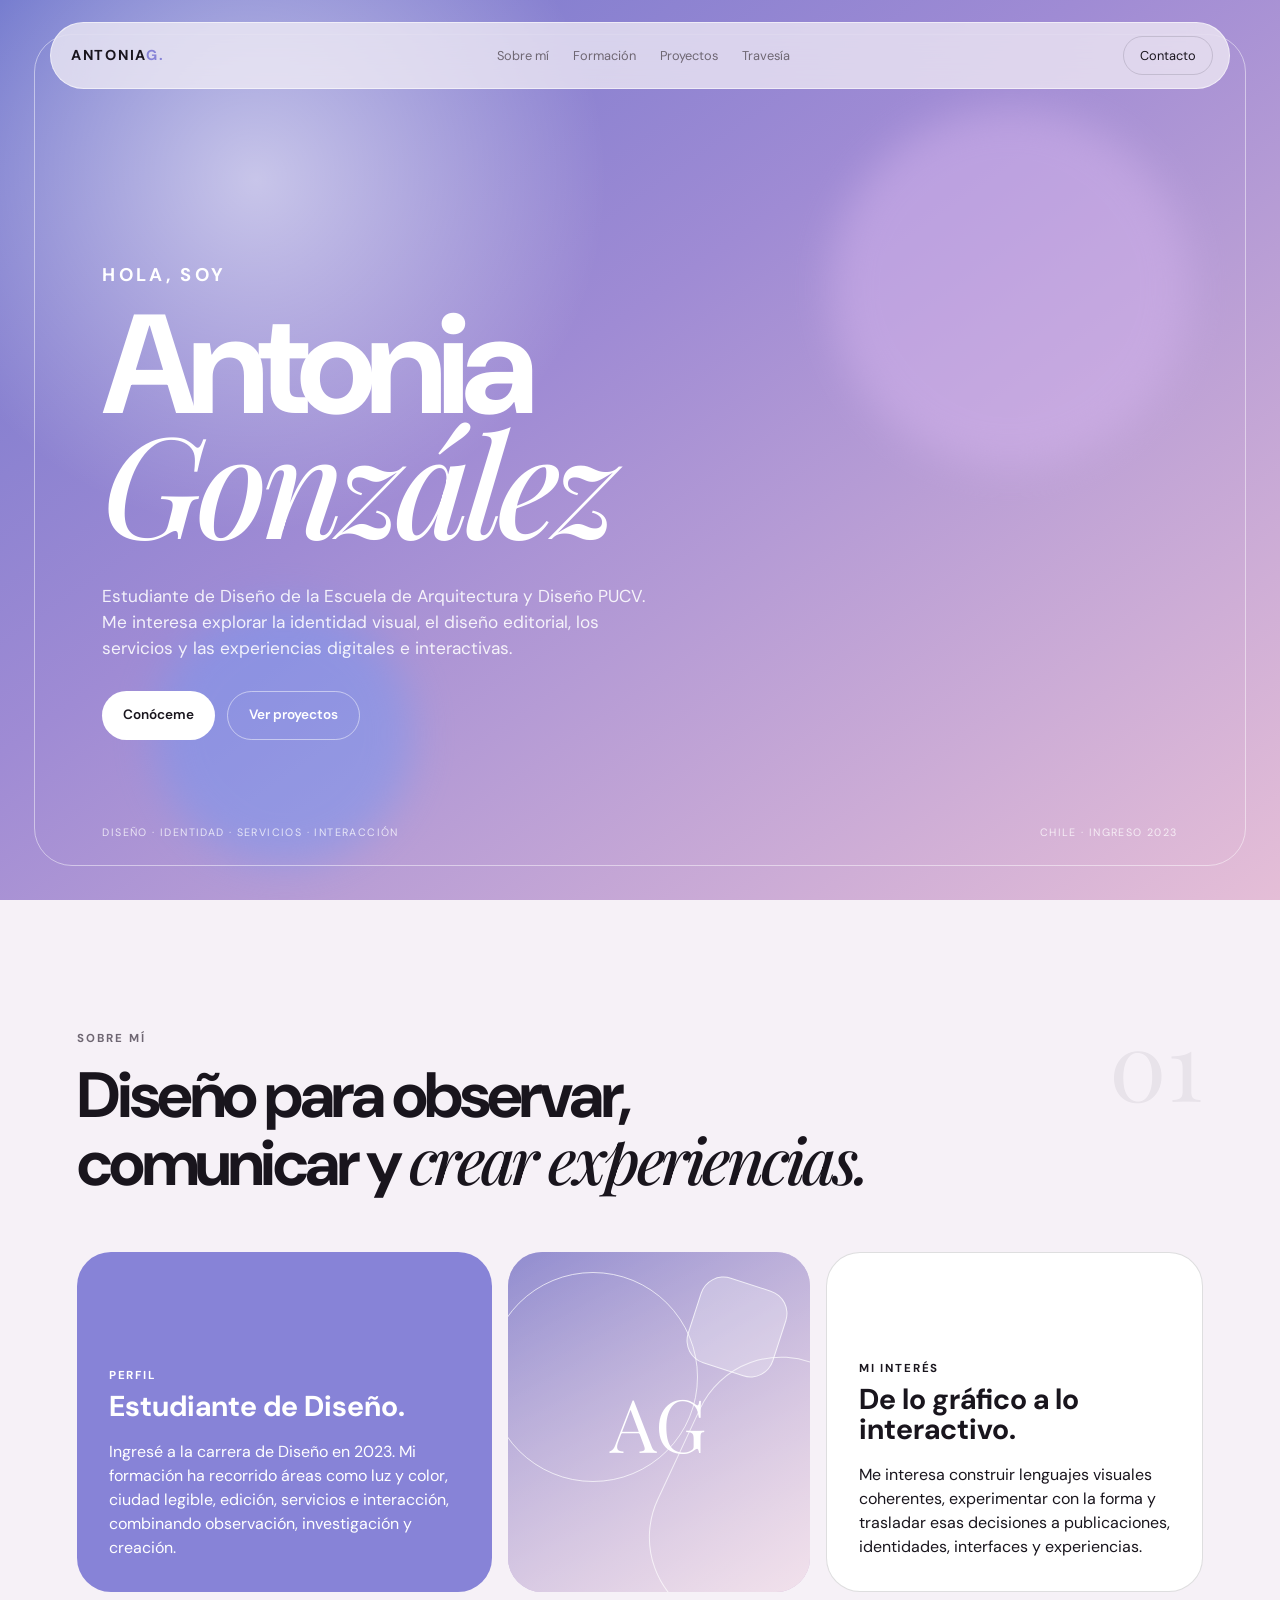
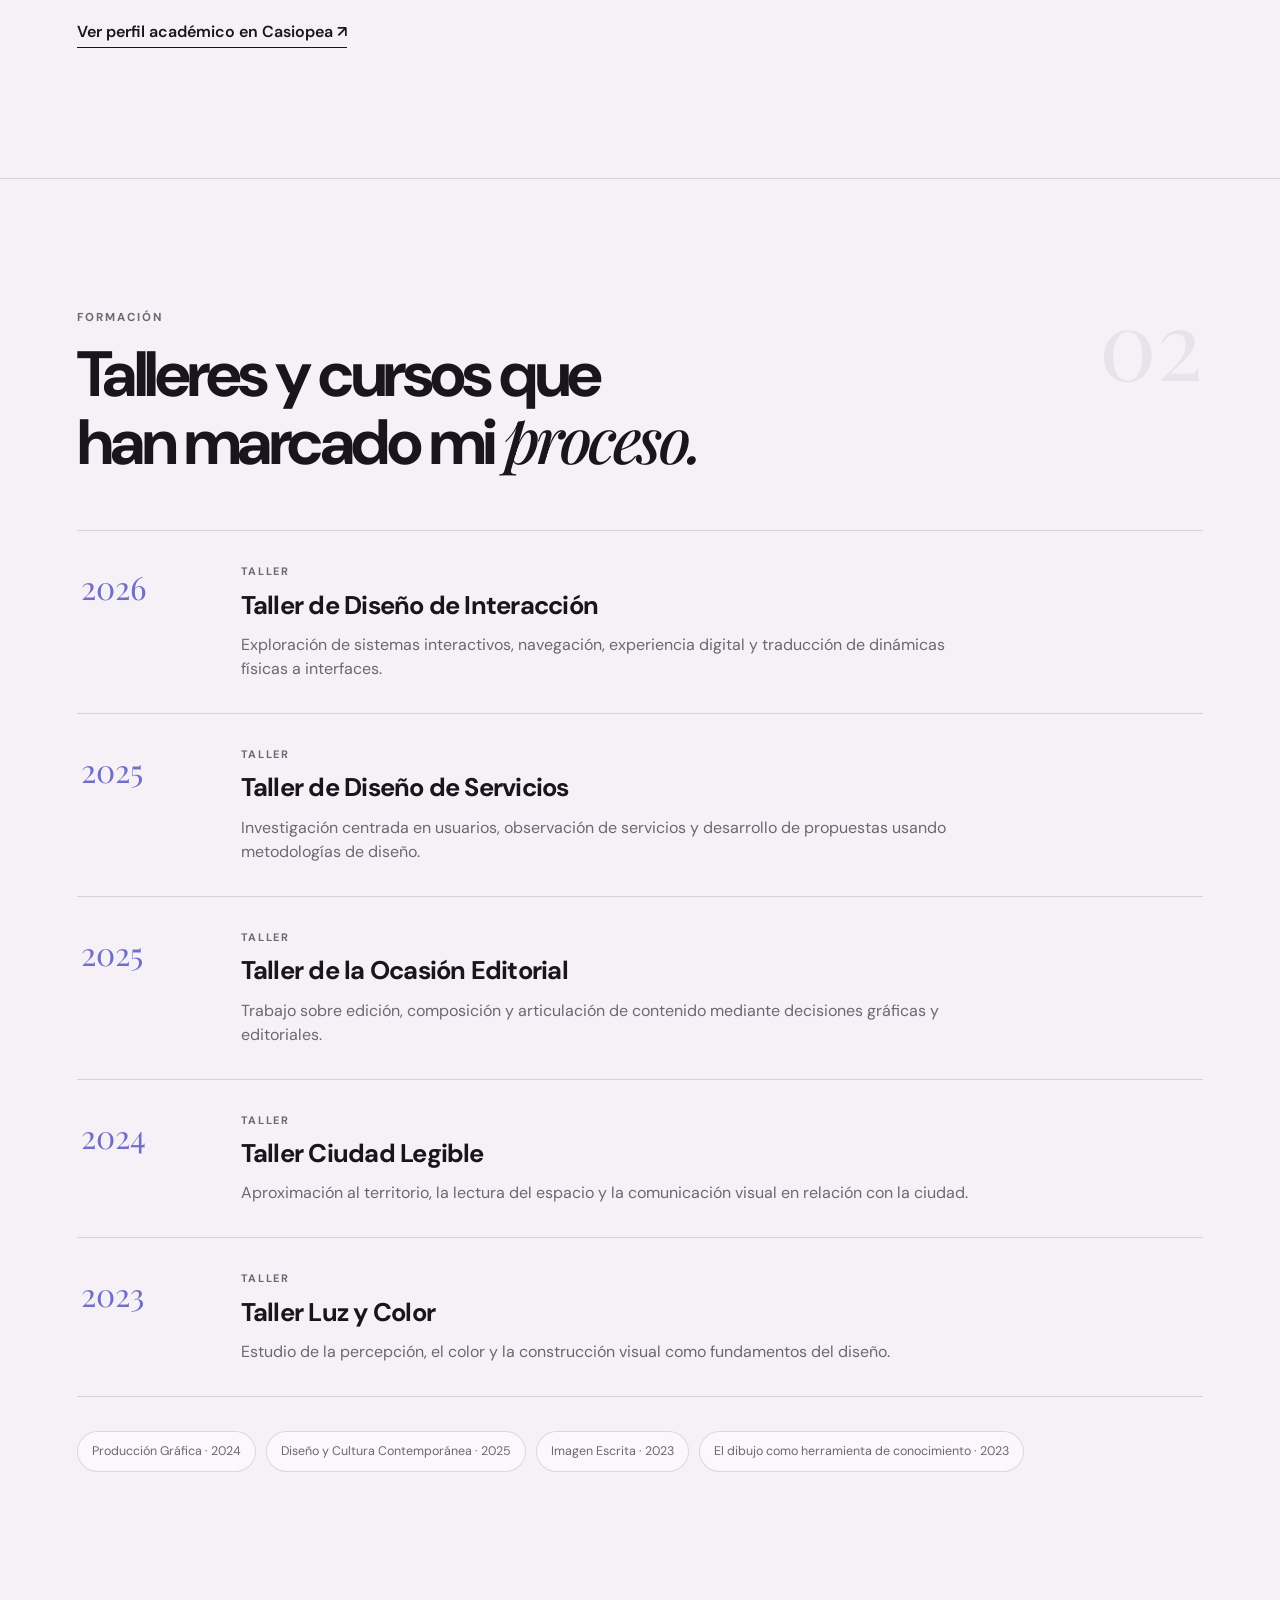
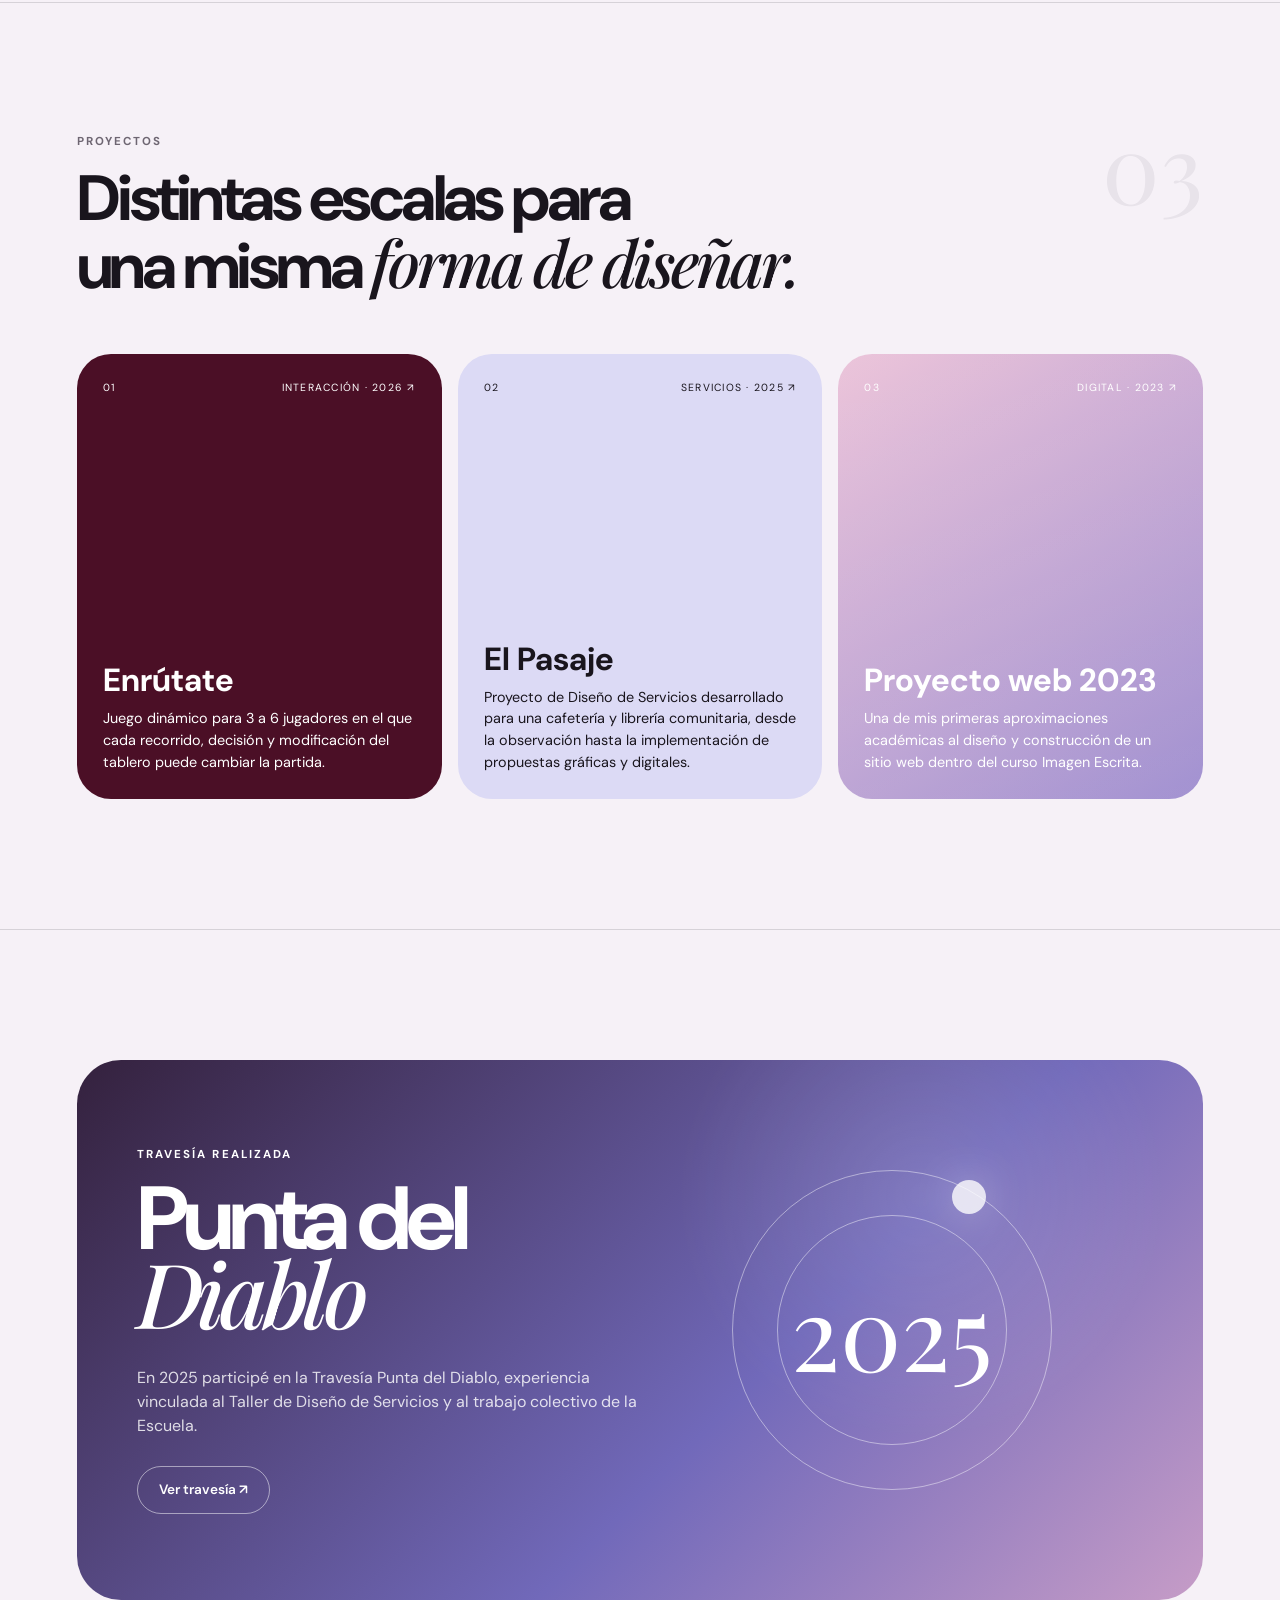
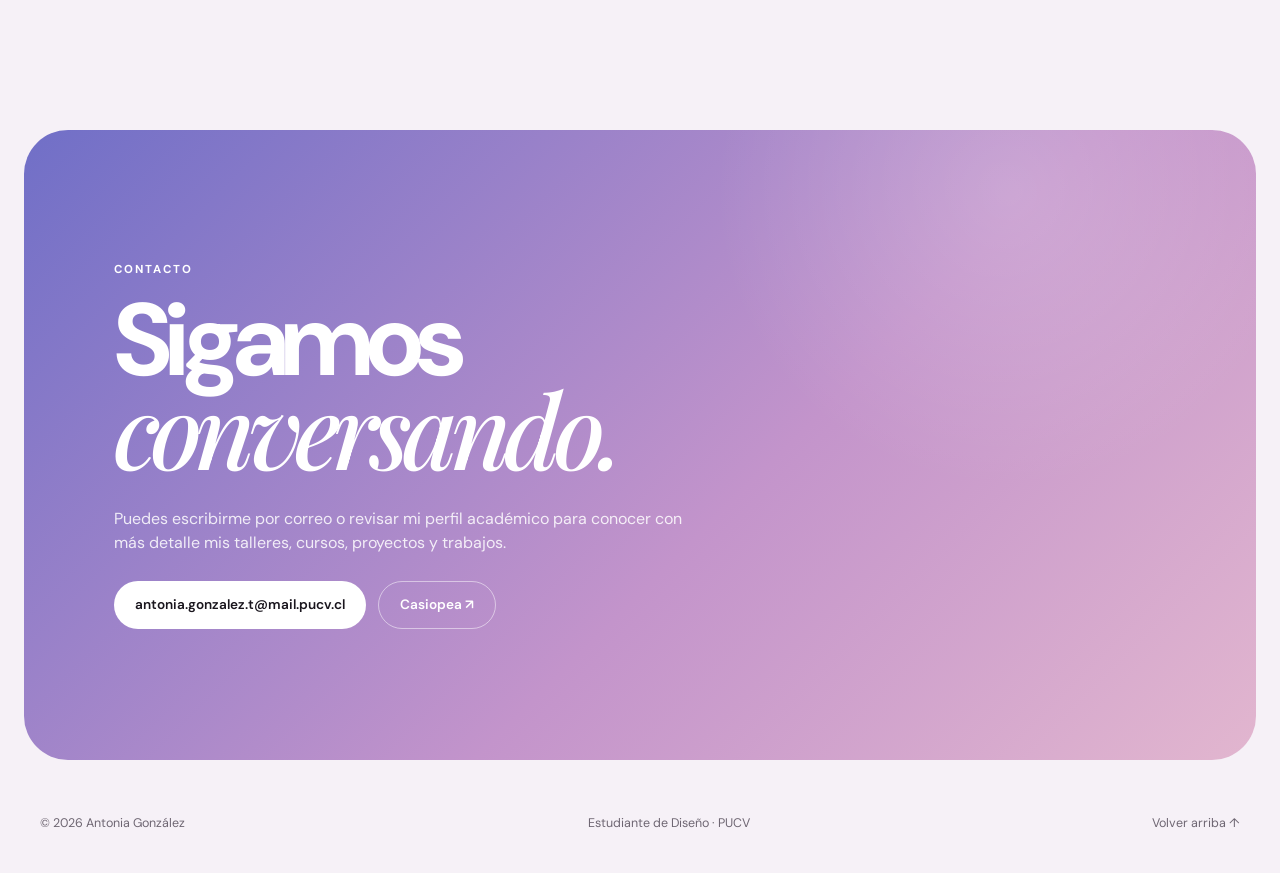
==== index.html @ b99e78c5 "1" ====
<!DOCTYPE html>
<html lang="es">
<head>
  <meta charset="UTF-8" />
  <meta name="viewport" content="width=device-width, initial-scale=1.0" />
  <meta
    name="description"
    content="Presentación personal y portafolio académico de Antonia Cirelli Gonzalez Tapia, estudiante de Diseño."
  />

  <title>Antonia González — Diseño</title>

  <link rel="preconnect" href="https://fonts.googleapis.com">
  <link rel="preconnect" href="https://fonts.gstatic.com" crossorigin>
  <link
    href="https://fonts.googleapis.com/css2?family=DM+Sans:wght@400;500;600;700&family=Playfair+Display:ital,wght@0,500;0,600;1,500&display=swap"
    rel="stylesheet"
  >

  <link rel="stylesheet" href="style.css" />
</head>

<body>
  <!-- =========================
       NAVEGACIÓN
  ========================== -->
  <header class="site-header">
    <a href="#inicio" class="logo">ANTONIA<span>G.</span></a>

    <nav class="nav">
      <a href="#sobre-mi">Sobre mí</a>
      <a href="#formacion">Formación</a>
      <a href="#proyectos">Proyectos</a>
      <a href="#travesia">Travesía</a>
    </nav>

    <a href="#contacto" class="mini-button">Contacto</a>
  </header>

  <main>
    <!-- =========================
         HERO
    ========================== -->
    <section class="hero" id="inicio">
      <div class="hero-glow glow-one"></div>
      <div class="hero-glow glow-two"></div>

      <div class="hero-content">
        <p class="eyebrow hero-eyebrow reveal">Hola, soy</p>

        <h1 class="reveal">
          Antonia<br>
          <em>González</em>
        </h1>

        <p class="hero-copy reveal">
          Estudiante de Diseño de la Escuela de Arquitectura y Diseño PUCV.
          Me interesa explorar la identidad visual, el diseño editorial,
          los servicios y las experiencias digitales e interactivas.
        </p>

        <div class="hero-actions reveal">
          <a href="#sobre-mi" class="button primary">Conóceme</a>
          <a href="#proyectos" class="button ghost">Ver proyectos</a>
        </div>
      </div>

      <div class="hero-footer">
        <span>DISEÑO · IDENTIDAD · SERVICIOS · INTERACCIÓN</span>
        <span>CHILE · INGRESO 2023</span>
      </div>
    </section>

    <!-- =========================
         SOBRE MÍ
    ========================== -->
    <section class="section about" id="sobre-mi">
      <div class="section-number">01</div>

      <div class="section-heading reveal">
        <p class="eyebrow dark">Sobre mí</p>
        <h2>
          Diseño para observar,<br>
          comunicar y <em>crear experiencias.</em>
        </h2>
      </div>

      <div class="about-grid">
        <article class="card lavender reveal">
          <p class="card-label">Perfil</p>
          <h3>Estudiante de Diseño.</h3>
          <p>
            Ingresé a la carrera de Diseño en 2023. Mi formación ha recorrido
            áreas como luz y color, ciudad legible, edición, servicios e
            interacción, combinando observación, investigación y creación.
          </p>
        </article>

        <article class="card image-card reveal">
          <div class="abstract-art" aria-hidden="true">
            <div class="shape shape-a"></div>
            <div class="shape shape-b"></div>
            <div class="shape shape-c"></div>
            <span>AG</span>
          </div>
        </article>

        <article class="card light reveal">
          <p class="card-label">Mi interés</p>
          <h3>De lo gráfico a lo interactivo.</h3>
          <p>
            Me interesa construir lenguajes visuales coherentes, experimentar
            con la forma y trasladar esas decisiones a publicaciones,
            identidades, interfaces y experiencias.
          </p>
        </article>
      </div>

      <div class="profile-link-wrap reveal">
        <a
          class="text-link"
          href="https://wiki.ead.pucv.cl/Antonia_Cirelli_Gonzalez_Tapia"
          target="_blank"
          rel="noopener noreferrer"
        >
          Ver perfil académico en Casiopea ↗
        </a>
      </div>
    </section>

    <!-- =========================
         FORMACIÓN
    ========================== -->
    <section class="section education" id="formacion">
      <div class="section-number">02</div>

      <div class="section-heading reveal">
        <p class="eyebrow dark">Formación</p>
        <h2>
          Talleres y cursos que<br>
          han marcado mi <em>proceso.</em>
        </h2>
      </div>

      <div class="timeline">
        <article class="timeline-item reveal">
          <div class="timeline-year">2026</div>
          <div>
            <p class="timeline-type">Taller</p>
            <h3>Taller de Diseño de Interacción</h3>
            <p>
              Exploración de sistemas interactivos, navegación, experiencia
              digital y traducción de dinámicas físicas a interfaces.
            </p>
          </div>
        </article>

        <article class="timeline-item reveal">
          <div class="timeline-year">2025</div>
          <div>
            <p class="timeline-type">Taller</p>
            <h3>Taller de Diseño de Servicios</h3>
            <p>
              Investigación centrada en usuarios, observación de servicios y
              desarrollo de propuestas usando metodologías de diseño.
            </p>
          </div>
        </article>

        <article class="timeline-item reveal">
          <div class="timeline-year">2025</div>
          <div>
            <p class="timeline-type">Taller</p>
            <h3>Taller de la Ocasión Editorial</h3>
            <p>
              Trabajo sobre edición, composición y articulación de contenido
              mediante decisiones gráficas y editoriales.
            </p>
          </div>
        </article>

        <article class="timeline-item reveal">
          <div class="timeline-year">2024</div>
          <div>
            <p class="timeline-type">Taller</p>
            <h3>Taller Ciudad Legible</h3>
            <p>
              Aproximación al territorio, la lectura del espacio y la
              comunicación visual en relación con la ciudad.
            </p>
          </div>
        </article>

        <article class="timeline-item reveal">
          <div class="timeline-year">2023</div>
          <div>
            <p class="timeline-type">Taller</p>
            <h3>Taller Luz y Color</h3>
            <p>
              Estudio de la percepción, el color y la construcción visual como
              fundamentos del diseño.
            </p>
          </div>
        </article>
      </div>

      <div class="course-chips reveal">
        <span>Producción Gráfica · 2024</span>
        <span>Diseño y Cultura Contemporánea · 2025</span>
        <span>Imagen Escrita · 2023</span>
        <span>El dibujo como herramienta de conocimiento · 2023</span>
      </div>
    </section>

    <!-- =========================
         PROYECTOS
    ========================== -->
    <section class="section projects" id="proyectos">
      <div class="section-number">03</div>

      <div class="section-heading reveal">
        <p class="eyebrow dark">Proyectos</p>
        <h2>
          Distintas escalas para<br>
          una misma <em>forma de diseñar.</em>
        </h2>
      </div>

      <div class="project-grid">
        <a
          class="project-card project-one reveal"
          href="https://wiki.ead.pucv.cl/Enr%C3%BAtate"
          target="_blank"
          rel="noopener noreferrer"
        >
          <div class="project-top">
            <span>01</span>
            <span>INTERACCIÓN · 2026 ↗</span>
          </div>

          <div>
            <h3>Enrútate</h3>
            <p>
              Juego dinámico para 3 a 6 jugadores en el que cada recorrido,
              decisión y modificación del tablero puede cambiar la partida.
            </p>
          </div>
        </a>

        <a
          class="project-card project-two reveal"
          href="https://wiki.ead.pucv.cl/Proyecto_de_Dise%C3%B1o_de_Servicios_-_El_pasaje"
          target="_blank"
          rel="noopener noreferrer"
        >
          <div class="project-top">
            <span>02</span>
            <span>SERVICIOS · 2025 ↗</span>
          </div>

          <div>
            <h3>El Pasaje</h3>
            <p>
              Proyecto de Diseño de Servicios desarrollado para una cafetería
              y librería comunitaria, desde la observación hasta la
              implementación de propuestas gráficas y digitales.
            </p>
          </div>
        </a>

        <a
          class="project-card project-three reveal"
          href="https://wiki.ead.pucv.cl/Antonia_gonzalez_sitio_web_2023"
          target="_blank"
          rel="noopener noreferrer"
        >
          <div class="project-top">
            <span>03</span>
            <span>DIGITAL · 2023 ↗</span>
          </div>

          <div>
            <h3>Proyecto web 2023</h3>
            <p>
              Una de mis primeras aproximaciones académicas al diseño y
              construcción de un sitio web dentro del curso Imagen Escrita.
            </p>
          </div>
        </a>
      </div>
    </section>

    <!-- =========================
         TRAVESÍA
    ========================== -->
    <section class="section journey" id="travesia">
      <div class="section-number">04</div>

      <div class="journey-panel reveal">
        <div class="journey-copy">
          <p class="eyebrow">Travesía realizada</p>
          <h2>Punta del<br><em>Diablo</em></h2>
          <p>
            En 2025 participé en la Travesía Punta del Diablo, experiencia
            vinculada al Taller de Diseño de Servicios y al trabajo colectivo
            de la Escuela.
          </p>

          <a
            href="https://wiki.ead.pucv.cl/Traves%C3%ADa_Punta_del_Diablo"
            target="_blank"
            rel="noopener noreferrer"
            class="button ghost journey-button"
          >
            Ver travesía ↗
          </a>
        </div>

        <div class="journey-graphic" aria-hidden="true">
          <span>2025</span>
          <div class="orbit orbit-one"></div>
          <div class="orbit orbit-two"></div>
          <div class="journey-dot"></div>
        </div>
      </div>
    </section>

    <!-- =========================
         CONTACTO
    ========================== -->
    <section class="contact reveal" id="contacto">
      <p class="eyebrow">Contacto</p>

      <h2>
        Sigamos<br>
        <em>conversando.</em>
      </h2>

      <p>
        Puedes escribirme por correo o revisar mi perfil académico para conocer
        con más detalle mis talleres, cursos, proyectos y trabajos.
      </p>

      <div class="contact-actions">
        <a
          href="mailto:antonia.gonzalez.t@mail.pucv.cl"
          class="button primary light-button"
        >
          antonia.gonzalez.t@mail.pucv.cl
        </a>

        <a
          href="https://wiki.ead.pucv.cl/Antonia_Cirelli_Gonzalez_Tapia"
          target="_blank"
          rel="noopener noreferrer"
          class="button ghost"
        >
          Casiopea ↗
        </a>
      </div>
    </section>
  </main>

  <footer>
    <span>© 2026 Antonia González</span>
    <span>Estudiante de Diseño · PUCV</span>
    <a href="#inicio">Volver arriba ↑</a>
  </footer>

  <script src="script.js"></script>
</body>
</html>
---- style.css ----
/* =========================================================
   VARIABLES
========================================================= */
:root {
  --bg: #f6f1f7;
  --ink: #19151d;
  --muted: #6e6672;
  --lavender: #8783d7;
  --lavender-deep: #706fc7;
  --lavender-soft: #dcdaf5;
  --pink: #e8c6dd;
  --wine: #4b0f26;
  --white: #ffffff;
  --line: rgba(25, 21, 29, 0.14);
  --radius: 34px;
}

/* =========================================================
   BASE
========================================================= */
* {
  box-sizing: border-box;
  margin: 0;
  padding: 0;
}

html {
  scroll-behavior: smooth;
}

body {
  font-family: "DM Sans", sans-serif;
  background: var(--bg);
  color: var(--ink);
  line-height: 1.5;
  overflow-x: hidden;
}

a {
  color: inherit;
  text-decoration: none;
}

em {
  font-family: "Playfair Display", serif;
  font-weight: 500;
}

::selection {
  background: var(--lavender);
  color: white;
}

/* =========================================================
   HEADER
========================================================= */
.site-header {
  position: fixed;
  top: 22px;
  left: 50%;
  transform: translateX(-50%);
  width: min(1180px, calc(100% - 36px));
  padding: 13px 16px 13px 20px;
  border: 1px solid rgba(255, 255, 255, 0.55);
  background: rgba(246, 241, 247, 0.72);
  backdrop-filter: blur(18px);
  -webkit-backdrop-filter: blur(18px);
  border-radius: 999px;
  display: flex;
  align-items: center;
  justify-content: space-between;
  z-index: 1000;
  transition:
    box-shadow 0.3s ease,
    background 0.3s ease;
}

.site-header.scrolled {
  box-shadow: 0 12px 40px rgba(37, 24, 49, 0.10);
  background: rgba(246, 241, 247, 0.9);
}

.logo {
  font-size: 0.9rem;
  font-weight: 700;
  letter-spacing: 0.12em;
}

.logo span {
  color: var(--lavender);
}

.nav {
  display: flex;
  gap: 24px;
}

.nav a {
  font-size: 0.8rem;
  color: var(--muted);
  transition: color 0.2s ease;
}

.nav a:hover {
  color: var(--ink);
}

.mini-button {
  padding: 9px 16px;
  border-radius: 999px;
  border: 1px solid var(--line);
  font-size: 0.8rem;
}

/* =========================================================
   HERO
========================================================= */
.hero {
  min-height: 100vh;
  background:
    radial-gradient(circle at 20% 20%, rgba(255,255,255,.55), transparent 28%),
    linear-gradient(145deg, #6e75cc 0%, #9f8bd4 42%, #e5bed7 100%);
  color: var(--white);
  padding: 150px 8vw 48px;
  position: relative;
  display: flex;
  flex-direction: column;
  justify-content: center;
  overflow: hidden;
}

.hero::after {
  content: "";
  position: absolute;
  inset: 34px;
  border: 1px solid rgba(255,255,255,.48);
  border-radius: 38px;
  pointer-events: none;
}

.hero-content {
  position: relative;
  z-index: 2;
}

.hero-glow {
  position: absolute;
  border-radius: 50%;
  filter: blur(20px);
  opacity: 0.45;
  transition: transform 0.25s ease-out;
}

.glow-one {
  width: 360px;
  height: 360px;
  background: #d8b7ef;
  top: 12%;
  right: 7%;
}

.glow-two {
  width: 260px;
  height: 260px;
  background: #7196f2;
  bottom: 4%;
  left: 12%;
}

.eyebrow {
  text-transform: uppercase;
  letter-spacing: 0.18em;
  font-size: 0.72rem;
  font-weight: 700;
  margin-bottom: 18px;
}

/* SOLO cambia el tamaño de “HOLA, SOY” */
.hero-eyebrow {
  font-size: 1.15rem;
}

.eyebrow.dark {
  color: var(--muted);
}

.hero h1 {
  font-size: clamp(4.2rem, 11vw, 9.2rem);
  line-height: 0.82;
  letter-spacing: -0.07em;
  max-width: 1000px;
  position: relative;
  z-index: 2;
}

.hero h1 em {
  letter-spacing: -0.045em;
}

.hero-copy {
  width: min(560px, 90%);
  font-size: 1.08rem;
  color: rgba(255,255,255,.88);
  margin: 34px 0 30px;
  position: relative;
  z-index: 2;
}

.hero-actions {
  display: flex;
  gap: 12px;
  position: relative;
  z-index: 2;
}

.button {
  display: inline-flex;
  align-items: center;
  justify-content: center;
  padding: 13px 21px;
  border-radius: 999px;
  font-size: 0.85rem;
  font-weight: 600;
  transition:
    transform 0.25s ease,
    background 0.25s ease,
    color 0.25s ease;
}

.button:hover {
  transform: translateY(-2px);
}

.primary {
  background: var(--white);
  color: var(--ink);
}

.ghost {
  border: 1px solid rgba(255,255,255,.5);
  color: var(--white);
}

.hero-footer {
  position: absolute;
  bottom: 60px;
  left: 8vw;
  right: 8vw;
  display: flex;
  justify-content: space-between;
  font-size: 0.67rem;
  letter-spacing: 0.13em;
  z-index: 2;
  opacity: 0.75;
}

/* =========================================================
   SECCIONES GENERALES
========================================================= */
.section {
  position: relative;
  max-width: 1280px;
  margin: 0 auto;
  padding: 130px 6vw;
}

.section-number {
  position: absolute;
  top: 90px;
  right: 6vw;
  font-family: "Playfair Display", serif;
  font-size: 6rem;
  color: rgba(25,21,29,.06);
}

.section-heading {
  margin-bottom: 56px;
}

.section-heading h2 {
  font-size: clamp(2.6rem, 5vw, 5rem);
  line-height: 0.98;
  letter-spacing: -0.055em;
}

/* =========================================================
   SOBRE MÍ
========================================================= */
.about-grid {
  display: grid;
  grid-template-columns: 1.1fr 0.8fr 1fr;
  gap: 16px;
}

.card {
  min-height: 340px;
  padding: 32px;
  border-radius: var(--radius);
  display: flex;
  flex-direction: column;
  justify-content: flex-end;
  overflow: hidden;
}

.card h3 {
  font-size: 1.8rem;
  line-height: 1.05;
  margin: 7px 0 18px;
}

.card p {
  max-width: 440px;
}

.card-label {
  font-size: 0.72rem;
  text-transform: uppercase;
  letter-spacing: 0.16em;
  font-weight: 700;
}

.lavender {
  background: var(--lavender);
  color: white;
}

.light {
  background: white;
  border: 1px solid var(--line);
}

.image-card {
  padding: 0;
  background: #d9cdea;
}

.abstract-art {
  position: relative;
  width: 100%;
  height: 100%;
  min-height: 340px;
  background:
    linear-gradient(150deg, rgba(255,255,255,.1), rgba(255,255,255,.55)),
    linear-gradient(145deg, #847fca, #e1bdd4);
  overflow: hidden;
}

.abstract-art span {
  position: absolute;
  left: 50%;
  top: 50%;
  transform: translate(-50%, -50%);
  font-family: "Playfair Display", serif;
  font-size: 4.6rem;
  color: white;
  z-index: 3;
}

.shape {
  position: absolute;
  border: 1px solid rgba(255,255,255,.7);
}

.shape-a {
  width: 210px;
  height: 210px;
  border-radius: 50%;
  left: -20px;
  top: 20px;
}

.shape-b {
  width: 180px;
  height: 280px;
  border-radius: 100px;
  right: -40px;
  bottom: -40px;
  transform: rotate(25deg);
}

.shape-c {
  width: 90px;
  height: 90px;
  background: rgba(255,255,255,.25);
  border-radius: 24px;
  right: 28px;
  top: 30px;
  transform: rotate(18deg);
}

.profile-link-wrap {
  margin-top: 28px;
}

.text-link {
  display: inline-block;
  font-weight: 600;
  padding-bottom: 3px;
  border-bottom: 1px solid currentColor;
}

/* =========================================================
   FORMACIÓN
========================================================= */
.education {
  border-top: 1px solid var(--line);
}

.timeline {
  border-top: 1px solid var(--line);
}

.timeline-item {
  display: grid;
  grid-template-columns: 120px 1fr;
  gap: 40px;
  padding: 32px 4px;
  border-bottom: 1px solid var(--line);
}

.timeline-year {
  font-family: "Playfair Display", serif;
  font-size: 2rem;
  color: var(--lavender-deep);
}

.timeline-type {
  text-transform: uppercase;
  letter-spacing: 0.15em;
  font-size: 0.68rem;
  font-weight: 700;
  color: var(--muted);
  margin-bottom: 7px;
}

.timeline-item h3 {
  font-size: clamp(1.4rem, 2vw, 2rem);
  margin-bottom: 8px;
  letter-spacing: -0.03em;
}

.timeline-item > div:last-child > p:last-child {
  color: var(--muted);
  max-width: 740px;
}

.course-chips {
  margin-top: 34px;
  display: flex;
  flex-wrap: wrap;
  gap: 10px;
}

.course-chips span {
  border: 1px solid var(--line);
  background: rgba(255,255,255,.5);
  padding: 10px 14px;
  border-radius: 999px;
  color: var(--muted);
  font-size: 0.78rem;
}

/* =========================================================
   PROYECTOS
========================================================= */
.projects {
  border-top: 1px solid var(--line);
}

.project-grid {
  display: grid;
  grid-template-columns: repeat(3, 1fr);
  gap: 16px;
}

.project-card {
  aspect-ratio: 0.82;
  border-radius: var(--radius);
  padding: 26px;
  display: flex;
  flex-direction: column;
  justify-content: space-between;
  overflow: hidden;
  transition:
    transform 0.35s cubic-bezier(.2,.8,.2,1),
    box-shadow 0.35s ease;
}

.project-card:hover {
  transform: translateY(-8px);
  box-shadow: 0 22px 60px rgba(37,24,49,.10);
}

.project-top {
  display: flex;
  justify-content: space-between;
  gap: 10px;
  font-size: 0.65rem;
  letter-spacing: 0.12em;
}

.project-card h3 {
  font-size: 2rem;
  line-height: 1;
  margin-bottom: 12px;
}

.project-card p {
  max-width: 330px;
  font-size: 0.9rem;
}

.project-one {
  background: var(--wine);
  color: white;
}

.project-two {
  background: var(--lavender-soft);
}

.project-three {
  background:
    linear-gradient(180deg, rgba(255,255,255,.1), rgba(255,255,255,.15)),
    linear-gradient(145deg, #eabed6, #927fc9);
  color: white;
}

/* =========================================================
   TRAVESÍA
========================================================= */
.journey {
  border-top: 1px solid var(--line);
}

.journey-panel {
  border-radius: 44px;
  min-height: 540px;
  overflow: hidden;
  color: white;
  padding: 60px;
  background:
    radial-gradient(circle at 75% 25%, rgba(255,255,255,.12), transparent 26%),
    linear-gradient(135deg, #34213d, #7169ba 60%, #c69cc7);
  display: grid;
  grid-template-columns: 1fr 1fr;
  align-items: center;
}

.journey-copy {
  position: relative;
  z-index: 2;
}

.journey-copy h2 {
  font-size: clamp(3.8rem, 7vw, 7rem);
  line-height: 0.82;
  letter-spacing: -0.06em;
  margin-bottom: 30px;
}

.journey-copy > p:not(.eyebrow) {
  max-width: 500px;
  color: rgba(255,255,255,.82);
  margin-bottom: 28px;
}

.journey-button {
  display: inline-flex;
}

.journey-graphic {
  min-height: 360px;
  position: relative;
  display: grid;
  place-items: center;
}

.journey-graphic > span {
  font-family: "Playfair Display", serif;
  font-size: clamp(4rem, 8vw, 7rem);
  position: relative;
  z-index: 4;
}

.orbit {
  position: absolute;
  border: 1px solid rgba(255,255,255,.45);
  border-radius: 50%;
}

.orbit-one {
  width: 320px;
  height: 320px;
}

.orbit-two {
  width: 230px;
  height: 230px;
}

.journey-dot {
  position: absolute;
  width: 34px;
  height: 34px;
  border-radius: 50%;
  background: rgba(255,255,255,.8);
  top: calc(50% - 150px);
  left: calc(50% + 60px);
  box-shadow: 0 0 40px rgba(255,255,255,.35);
}

/* =========================================================
   CONTACTO
========================================================= */
.contact {
  margin: 0 24px 24px;
  min-height: 70vh;
  padding: 90px 7vw;
  border-radius: 44px;
  color: white;
  background:
    radial-gradient(circle at 80% 10%, rgba(255,255,255,.18), transparent 26%),
    linear-gradient(135deg, #706fc7, #c394cb 58%, #e2b6cf);
  display: flex;
  flex-direction: column;
  justify-content: center;
}

.contact h2 {
  font-size: clamp(3.5rem, 8vw, 7.8rem);
  line-height: 0.85;
  letter-spacing: -0.07em;
  margin-bottom: 28px;
}

.contact > p:not(.eyebrow) {
  max-width: 600px;
  margin-bottom: 26px;
  color: rgba(255,255,255,.85);
}

.contact-actions {
  display: flex;
  flex-wrap: wrap;
  gap: 12px;
}

/* =========================================================
   FOOTER
========================================================= */
footer {
  display: flex;
  justify-content: space-between;
  gap: 20px;
  padding: 30px 40px 40px;
  color: var(--muted);
  font-size: 0.78rem;
}

/* =========================================================
   ANIMACIÓN REVEAL
========================================================= */
.reveal {
  opacity: 0;
  transform: translateY(26px);
  transition:
    opacity 0.75s ease,
    transform 0.75s cubic-bezier(.2,.65,.2,1);
}

.reveal.visible {
  opacity: 1;
  transform: translateY(0);
}

/* =========================================================
   RESPONSIVE
========================================================= */
@media (max-width: 980px) {
  .nav {
    display: none;
  }

  .about-grid,
  .project-grid {
    grid-template-columns: 1fr;
  }

  .project-card {
    aspect-ratio: auto;
    min-height: 360px;
  }

  .journey-panel {
    grid-template-columns: 1fr;
  }

  .journey-graphic {
    min-height: 300px;
  }
}

@media (max-width: 700px) {
  .hero {
    padding-left: 7vw;
    padding-right: 7vw;
  }

  .hero h1 {
    font-size: clamp(4rem, 17vw, 7.5rem);
  }

  .hero-footer {
    flex-direction: column;
    gap: 8px;
  }

  .timeline-item {
    grid-template-columns: 1fr;
    gap: 8px;
  }

  .timeline-year {
    font-size: 1.35rem;
  }

  .journey-panel {
    padding: 42px 26px;
  }
}

@media (max-width: 560px) {
  .site-header {
    top: 12px;
    width: calc(100% - 20px);
  }

  .mini-button {
    padding: 8px 12px;
  }

  .hero {
    padding-top: 120px;
    min-height: 92svh;
  }

  .hero::after {
    inset: 18px;
    border-radius: 28px;
  }

  .hero-eyebrow {
    font-size: 0.95rem;
  }

  .hero-actions {
    flex-direction: column;
    align-items: flex-start;
  }

  .section {
    padding: 100px 22px;
  }

  .section-number {
    top: 60px;
    right: 20px;
    font-size: 4rem;
  }

  .card {
    min-height: 300px;
  }

  .project-top {
    flex-direction: column;
  }

  .journey-panel {
    border-radius: 30px;
  }

  .orbit-one {
    width: 250px;
    height: 250px;
  }

  .orbit-two {
    width: 175px;
    height: 175px;
  }

  .journey-dot {
    top: calc(50% - 115px);
    left: calc(50% + 35px);
  }

  .contact {
    margin: 10px;
    padding: 70px 24px;
    min-height: 75svh;
    border-radius: 30px;
  }

  .contact-actions {
    flex-direction: column;
    align-items: flex-start;
  }

  footer {
    padding: 24px 20px 32px;
    flex-direction: column;
    gap: 8px;
  }
}

/* Respeta la preferencia del usuario si reduce movimiento */
@media (prefers-reduced-motion: reduce) {
  html {
    scroll-behavior: auto;
  }

  .reveal {
    opacity: 1;
    transform: none;
    transition: none;
  }

  .hero-glow {
    transition: none;
  }
}
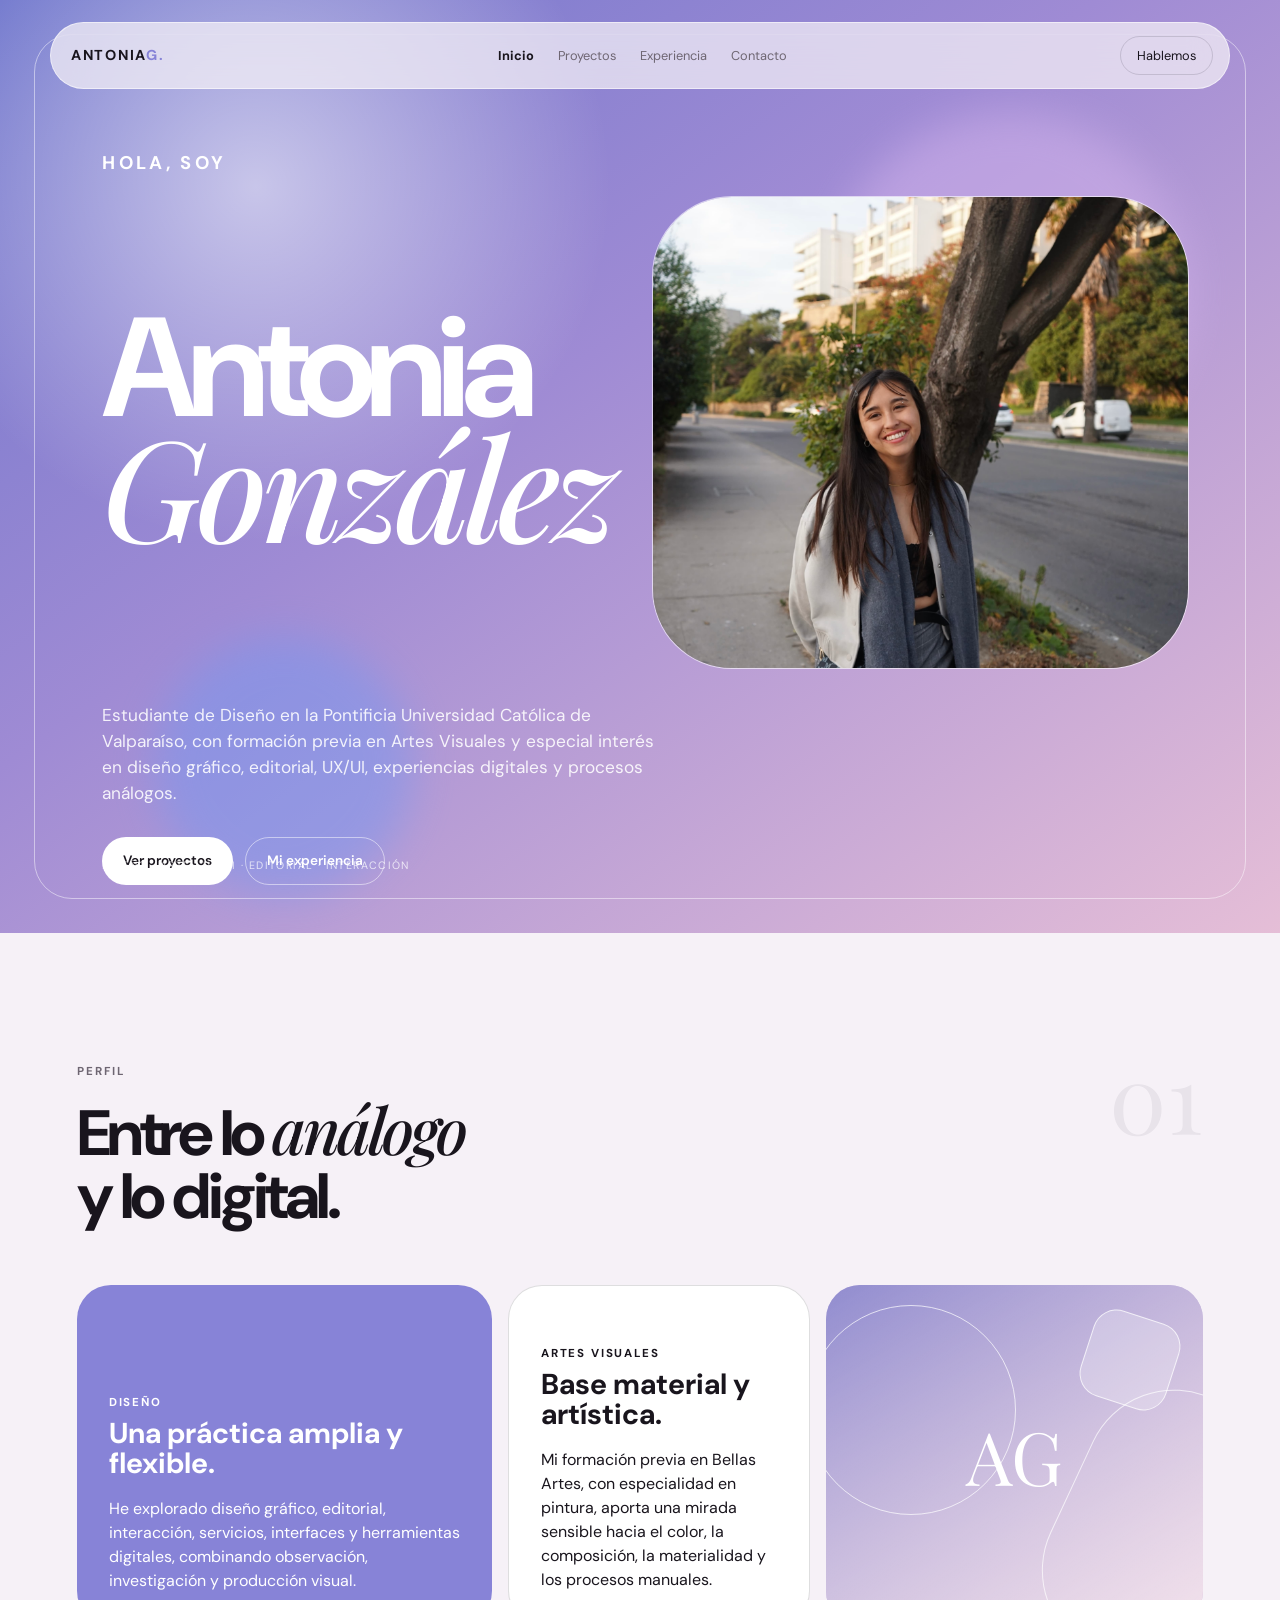
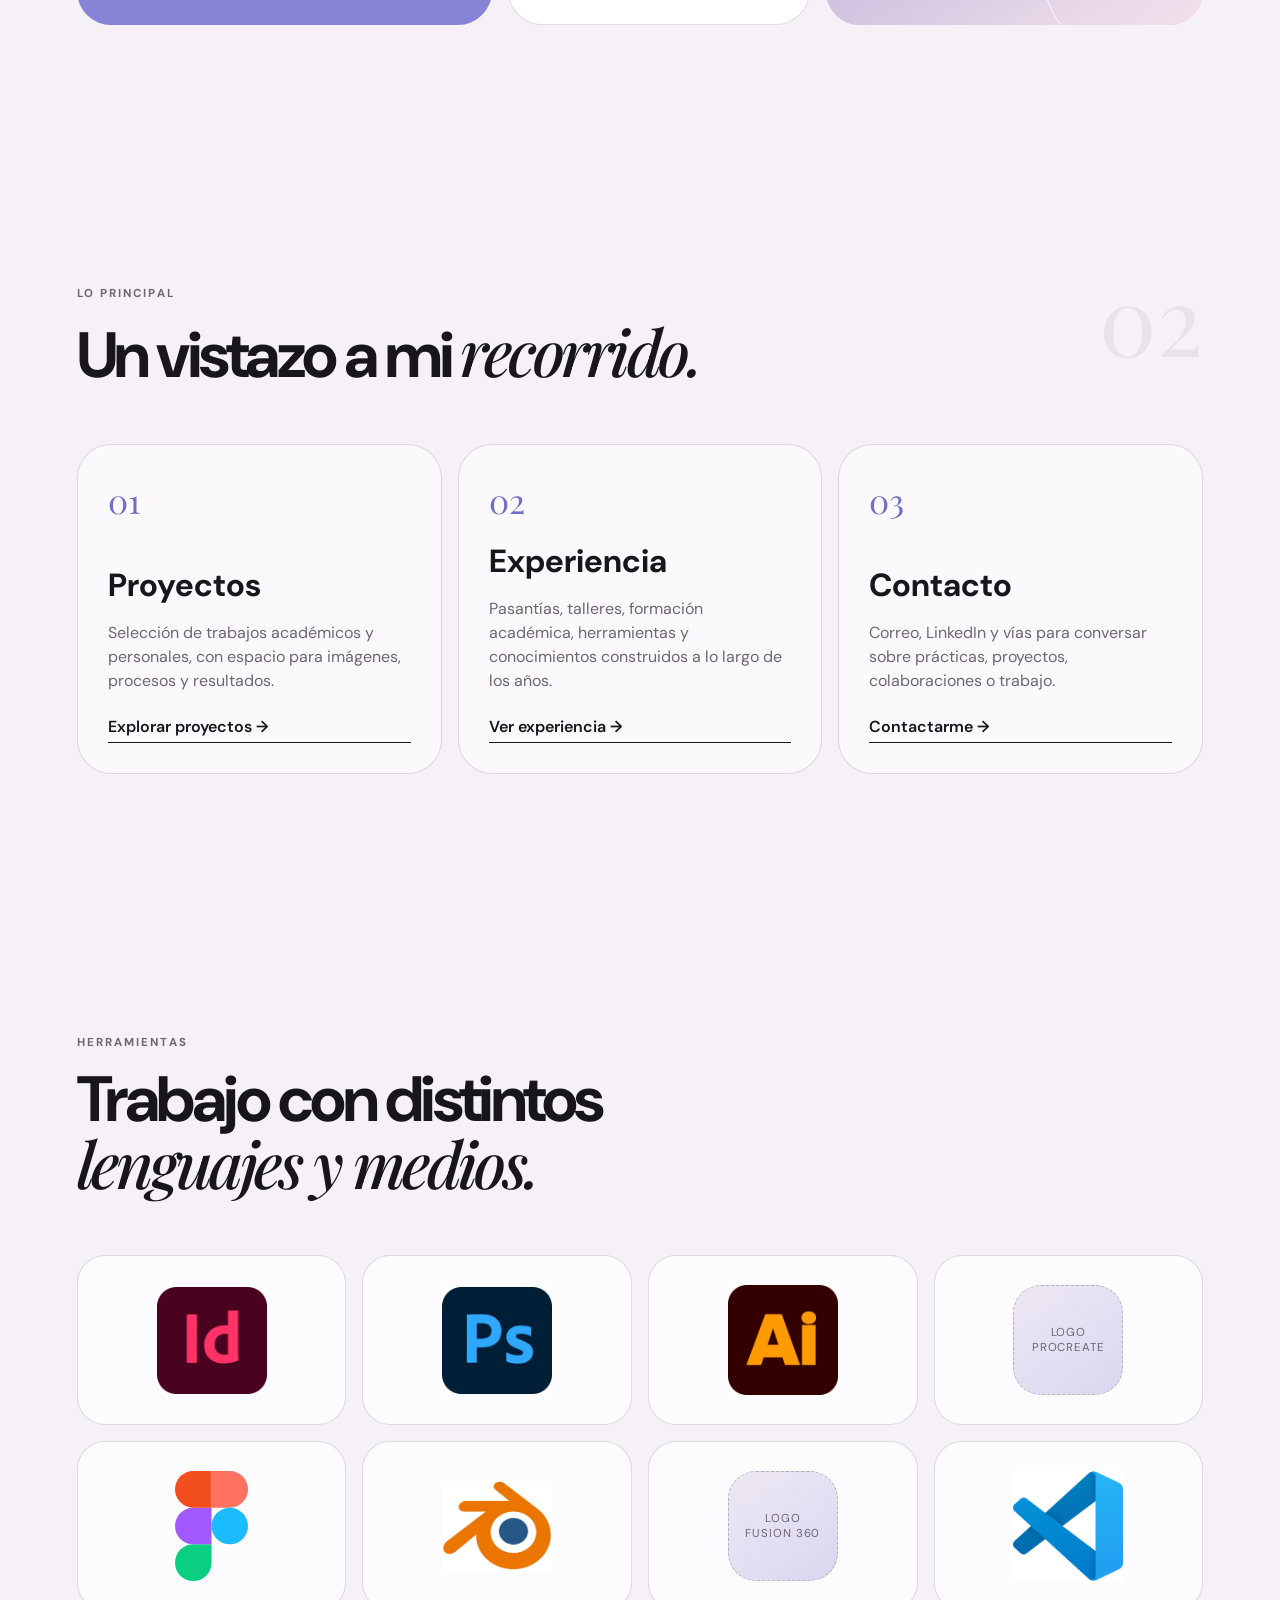
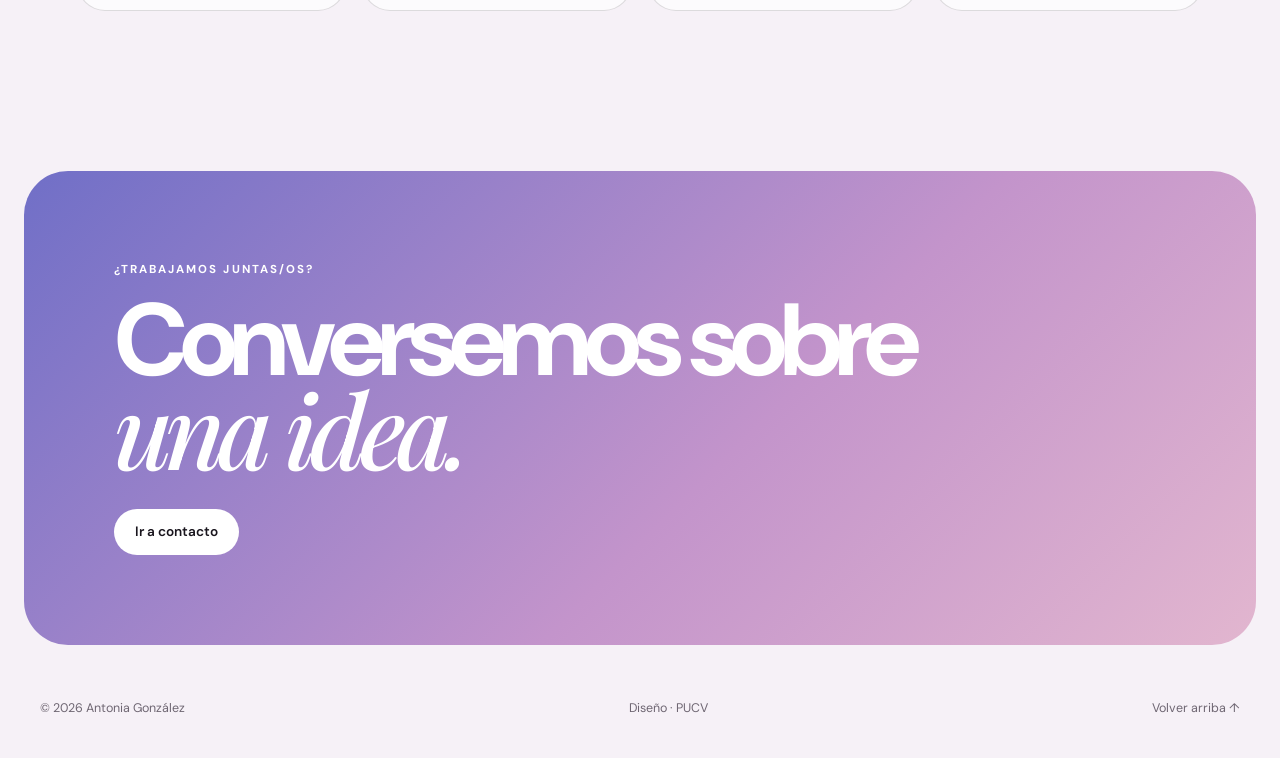
==== commit b9d79e04: "a" ====
--- a/index.html
+++ b/index.html
@@ -3,370 +3,171 @@
 <head>
   <meta charset="UTF-8" />
   <meta name="viewport" content="width=device-width, initial-scale=1.0" />
-  <meta
-    name="description"
-    content="Presentación personal y portafolio académico de Antonia Cirelli Gonzalez Tapia, estudiante de Diseño."
-  />
-
+  <meta name="description" content="Portafolio de Antonia González Tapia, estudiante de Diseño PUCV con formación en artes visuales, diseño gráfico, UX/UI y medios digitales." />
   <title>Antonia González — Diseño</title>
-
   <link rel="preconnect" href="https://fonts.googleapis.com">
   <link rel="preconnect" href="https://fonts.gstatic.com" crossorigin>
-  <link
-    href="https://fonts.googleapis.com/css2?family=DM+Sans:wght@400;500;600;700&family=Playfair+Display:ital,wght@0,500;0,600;1,500&display=swap"
-    rel="stylesheet"
-  >
-
+  <link href="https://fonts.googleapis.com/css2?family=DM+Sans:wght@400;500;600;700&family=Playfair+Display:ital,wght@0,500;0,600;1,500&display=swap" rel="stylesheet">
   <link rel="stylesheet" href="style.css" />
 </head>
-
 <body>
-  <!-- =========================
-       NAVEGACIÓN
-  ========================== -->
   <header class="site-header">
-    <a href="#inicio" class="logo">ANTONIA<span>G.</span></a>
-
+    <a href="index.html" class="logo">ANTONIA<span>G.</span></a>
     <nav class="nav">
-      <a href="#sobre-mi">Sobre mí</a>
-      <a href="#formacion">Formación</a>
-      <a href="#proyectos">Proyectos</a>
-      <a href="#travesia">Travesía</a>
+      <a class="active" href="index.html">Inicio</a>
+      <a href="proyectos.html">Proyectos</a>
+      <a href="experiencia.html">Experiencia</a>
+      <a href="contacto.html">Contacto</a>
     </nav>
-
-    <a href="#contacto" class="mini-button">Contacto</a>
+    <a href="contacto.html" class="mini-button">Hablemos</a>
   </header>
 
   <main>
-    <!-- =========================
-         HERO
-    ========================== -->
     <section class="hero" id="inicio">
       <div class="hero-glow glow-one"></div>
       <div class="hero-glow glow-two"></div>
-
       <div class="hero-content">
         <p class="eyebrow hero-eyebrow reveal">Hola, soy</p>
-
-        <h1 class="reveal">
-          Antonia<br>
-          <em>González</em>
-        </h1>
-
+        <div class="hero-name reveal">
+          <h1>Antonia<br><em>González</em></h1>
+          <div class="hero-photo placeholder-photo" role="img" aria-label="Espacio para fotografía de Antonia">
+           <img src="img/foto-antonia.jpg" alt="foto de antonia">
+          </div>
+        </div>
         <p class="hero-copy reveal">
-          Estudiante de Diseño de la Escuela de Arquitectura y Diseño PUCV.
-          Me interesa explorar la identidad visual, el diseño editorial,
-          los servicios y las experiencias digitales e interactivas.
+          Estudiante de Diseño en la Pontificia Universidad Católica de Valparaíso, con formación previa en Artes Visuales y especial interés en diseño gráfico, editorial, UX/UI, experiencias digitales y procesos análogos.
         </p>
-
         <div class="hero-actions reveal">
-          <a href="#sobre-mi" class="button primary">Conóceme</a>
-          <a href="#proyectos" class="button ghost">Ver proyectos</a>
+          <a href="proyectos.html" class="button primary">Ver proyectos</a>
+          <a href="experiencia.html" class="button ghost">Mi experiencia</a>
         </div>
       </div>
-
       <div class="hero-footer">
-        <span>DISEÑO · IDENTIDAD · SERVICIOS · INTERACCIÓN</span>
-        <span>CHILE · INGRESO 2023</span>
+        
+        <span>DISEÑO · ARTE · UX/UI · EDITORIAL · INTERACCIÓN</span>
       </div>
     </section>
 
-    <!-- =========================
-         SOBRE MÍ
-    ========================== -->
-    <section class="section about" id="sobre-mi">
+    <section class="section about">
       <div class="section-number">01</div>
-
       <div class="section-heading reveal">
-        <p class="eyebrow dark">Sobre mí</p>
-        <h2>
-          Diseño para observar,<br>
-          comunicar y <em>crear experiencias.</em>
-        </h2>
+        <p class="eyebrow dark">Perfil</p>
+        <h2>Entre lo <em>análogo</em><br>y lo digital.</h2>
       </div>
-
       <div class="about-grid">
         <article class="card lavender reveal">
-          <p class="card-label">Perfil</p>
-          <h3>Estudiante de Diseño.</h3>
-          <p>
-            Ingresé a la carrera de Diseño en 2023. Mi formación ha recorrido
-            áreas como luz y color, ciudad legible, edición, servicios e
-            interacción, combinando observación, investigación y creación.
-          </p>
+          <p class="card-label">Diseño</p>
+          <h3>Una práctica amplia y flexible.</h3>
+          <p>He explorado diseño gráfico, editorial, interacción, servicios, interfaces y herramientas digitales, combinando observación, investigación y producción visual.</p>
         </article>
-
+        <article class="card light reveal">
+          <p class="card-label">Artes visuales</p>
+          <h3>Base material y artística.</h3>
+          <p>Mi formación previa en Bellas Artes, con especialidad en pintura, aporta una mirada sensible hacia el color, la composición, la materialidad y los procesos manuales.</p>
+        </article>
         <article class="card image-card reveal">
           <div class="abstract-art" aria-hidden="true">
-            <div class="shape shape-a"></div>
-            <div class="shape shape-b"></div>
-            <div class="shape shape-c"></div>
-            <span>AG</span>
+            <div class="shape shape-a"></div><div class="shape shape-b"></div><div class="shape shape-c"></div><span>AG</span>
           </div>
         </article>
+      </div>
+    </section>
 
-        <article class="card light reveal">
-          <p class="card-label">Mi interés</p>
-          <h3>De lo gráfico a lo interactivo.</h3>
-          <p>
-            Me interesa construir lenguajes visuales coherentes, experimentar
-            con la forma y trasladar esas decisiones a publicaciones,
-            identidades, interfaces y experiencias.
-          </p>
-        </article>
+    <section class="section highlights">
+      <div class="section-number">02</div>
+      <div class="section-heading reveal">
+        <p class="eyebrow dark">Lo principal</p>
+        <h2>Un vistazo a mi <em>recorrido.</em></h2>
       </div>
-
-      <div class="profile-link-wrap reveal">
-        <a
-          class="text-link"
-          href="https://wiki.ead.pucv.cl/Antonia_Cirelli_Gonzalez_Tapia"
-          target="_blank"
-          rel="noopener noreferrer"
-        >
-          Ver perfil académico en Casiopea ↗
+      <div class="highlight-grid">
+        <a class="highlight-card reveal" href="proyectos.html">
+          <span class="highlight-index">01</span>
+          <h3>Proyectos</h3>
+          <p>Selección de trabajos académicos y personales, con espacio para imágenes, procesos y resultados.</p>
+          <span class="text-link">Explorar proyectos →</span>
+        </a>
+        <a class="highlight-card reveal" href="experiencia.html">
+          <span class="highlight-index">02</span>
+          <h3>Experiencia</h3>
+          <p>Pasantías, talleres, formación académica, herramientas y conocimientos construidos a lo largo de los años.</p>
+          <span class="text-link">Ver experiencia →</span>
+        </a>
+        <a class="highlight-card reveal" href="contacto.html">
+          <span class="highlight-index">03</span>
+          <h3>Contacto</h3>
+          <p>Correo, LinkedIn y vías para conversar sobre prácticas, proyectos, colaboraciones o trabajo.</p>
+          <span class="text-link">Contactarme →</span>
         </a>
       </div>
     </section>
 
-    <!-- =========================
-         FORMACIÓN
-    ========================== -->
-    <section class="section education" id="formacion">
-      <div class="section-number">02</div>
-
+    <section class="section skills-preview">
       <div class="section-heading reveal">
-        <p class="eyebrow dark">Formación</p>
-        <h2>
-          Talleres y cursos que<br>
-          han marcado mi <em>proceso.</em>
-        </h2>
+        <p class="eyebrow dark">Herramientas</p>
+        <h2>Trabajo con distintos<br><em>lenguajes y medios.</em></h2>
       </div>
 
-      <div class="timeline">
-        <article class="timeline-item reveal">
-          <div class="timeline-year">2026</div>
-          <div>
-            <p class="timeline-type">Taller</p>
-            <h3>Taller de Diseño de Interacción</h3>
-            <p>
-              Exploración de sistemas interactivos, navegación, experiencia
-              digital y traducción de dinámicas físicas a interfaces.
-            </p>
-          </div>
-        </article>
+      <div class="logo-grid reveal" aria-label="Herramientas y programas">
+        <div class="logo-card">
+          <img src="img/logos/ID.png" alt="Adobe InDesign" class="tool-logo" data-logo>
+          <div class="logo-placeholder">Logo<br>InDesign</div>
+        </div>
 
-        <article class="timeline-item reveal">
-          <div class="timeline-year">2025</div>
-          <div>
-            <p class="timeline-type">Taller</p>
-            <h3>Taller de Diseño de Servicios</h3>
-            <p>
-              Investigación centrada en usuarios, observación de servicios y
-              desarrollo de propuestas usando metodologías de diseño.
-            </p>
-          </div>
-        </article>
+        <div class="logo-card">
+          <img src="img/logos/PS.jpeg" alt="Adobe Photoshop" class="tool-logo" data-logo>
+          <div class="logo-placeholder">Logo<br>Photoshop</div>
+        </div>
 
-        <article class="timeline-item reveal">
-          <div class="timeline-year">2025</div>
-          <div>
-            <p class="timeline-type">Taller</p>
-            <h3>Taller de la Ocasión Editorial</h3>
-            <p>
-              Trabajo sobre edición, composición y articulación de contenido
-              mediante decisiones gráficas y editoriales.
-            </p>
-          </div>
-        </article>
+        <div class="logo-card">
+          <img src="img/logos/AI.jpeg" alt="Adobe Illustrator" class="tool-logo" data-logo>
+          <div class="logo-placeholder">Logo<br>Illustrator</div>
+        </div>
 
-        <article class="timeline-item reveal">
-          <div class="timeline-year">2024</div>
-          <div>
-            <p class="timeline-type">Taller</p>
-            <h3>Taller Ciudad Legible</h3>
-            <p>
-              Aproximación al territorio, la lectura del espacio y la
-              comunicación visual en relación con la ciudad.
-            </p>
-          </div>
-        </article>
+        <div class="logo-card">
+          <img src="img/logos/procreate.jpeg" alt="Procreate" class="tool-logo" data-logo>
+          <div class="logo-placeholder">Logo<br>Procreate</div>
+        </div>
 
-        <article class="timeline-item reveal">
-          <div class="timeline-year">2023</div>
-          <div>
-            <p class="timeline-type">Taller</p>
-            <h3>Taller Luz y Color</h3>
-            <p>
-              Estudio de la percepción, el color y la construcción visual como
-              fundamentos del diseño.
-            </p>
-          </div>
-        </article>
+        <div class="logo-card">
+          <img src="img/logos/Figma-logo.svg" alt="Figma" class="tool-logo" data-logo>
+          <div class="logo-placeholder">Logo<br>Figma</div>
+        </div>
+
+        <div class="logo-card">
+          <img src="img/logos/Blender.jpeg" alt="Blender" class="tool-logo" data-logo>
+          <div class="logo-placeholder">Logo<br>Blender</div>
+        </div>
+
+        <div class="logo-card">
+          <img src="img/logos/fusion360.jpeg" alt="Fusion 360" class="tool-logo" data-logo>
+          <div class="logo-placeholder">Logo<br>Fusion 360</div>
+        </div>
+
+        <div class="logo-card">
+          <img src="img/logos/VS.jpeg" alt="Wix" class="tool-logo" data-logo>
+          <div class="logo-placeholder">Logo<br>Wix</div>
+        </div>
       </div>
 
-      <div class="course-chips reveal">
-        <span>Producción Gráfica · 2024</span>
-        <span>Diseño y Cultura Contemporánea · 2025</span>
-        <span>Imagen Escrita · 2023</span>
-        <span>El dibujo como herramienta de conocimiento · 2023</span>
-      </div>
+      <!--
+        Para agregar los logos, guarda las imágenes dentro de img/logos/
+        usando estos nombres:
+        indesign.png, photoshop.png, illustrator.png, procreate.png,
+        figma.png, blender.png, fusion360.png y wix.png.
+        No necesitas modificar este HTML.
+      -->
     </section>
 
-    <!-- =========================
-         PROYECTOS
-    ========================== -->
-    <section class="section projects" id="proyectos">
-      <div class="section-number">03</div>
-
-      <div class="section-heading reveal">
-        <p class="eyebrow dark">Proyectos</p>
-        <h2>
-          Distintas escalas para<br>
-          una misma <em>forma de diseñar.</em>
-        </h2>
-      </div>
-
-      <div class="project-grid">
-        <a
-          class="project-card project-one reveal"
-          href="https://wiki.ead.pucv.cl/Enr%C3%BAtate"
-          target="_blank"
-          rel="noopener noreferrer"
-        >
-          <div class="project-top">
-            <span>01</span>
-            <span>INTERACCIÓN · 2026 ↗</span>
-          </div>
-
-          <div>
-            <h3>Enrútate</h3>
-            <p>
-              Juego dinámico para 3 a 6 jugadores en el que cada recorrido,
-              decisión y modificación del tablero puede cambiar la partida.
-            </p>
-          </div>
-        </a>
-
-        <a
-          class="project-card project-two reveal"
-          href="https://wiki.ead.pucv.cl/Proyecto_de_Dise%C3%B1o_de_Servicios_-_El_pasaje"
-          target="_blank"
-          rel="noopener noreferrer"
-        >
-          <div class="project-top">
-            <span>02</span>
-            <span>SERVICIOS · 2025 ↗</span>
-          </div>
-
-          <div>
-            <h3>El Pasaje</h3>
-            <p>
-              Proyecto de Diseño de Servicios desarrollado para una cafetería
-              y librería comunitaria, desde la observación hasta la
-              implementación de propuestas gráficas y digitales.
-            </p>
-          </div>
-        </a>
-
-        <a
-          class="project-card project-three reveal"
-          href="https://wiki.ead.pucv.cl/Antonia_gonzalez_sitio_web_2023"
-          target="_blank"
-          rel="noopener noreferrer"
-        >
-          <div class="project-top">
-            <span>03</span>
-            <span>DIGITAL · 2023 ↗</span>
-          </div>
-
-          <div>
-            <h3>Proyecto web 2023</h3>
-            <p>
-              Una de mis primeras aproximaciones académicas al diseño y
-              construcción de un sitio web dentro del curso Imagen Escrita.
-            </p>
-          </div>
-        </a>
-      </div>
-    </section>
-
-    <!-- =========================
-         TRAVESÍA
-    ========================== -->
-    <section class="section journey" id="travesia">
-      <div class="section-number">04</div>
-
-      <div class="journey-panel reveal">
-        <div class="journey-copy">
-          <p class="eyebrow">Travesía realizada</p>
-          <h2>Punta del<br><em>Diablo</em></h2>
-          <p>
-            En 2025 participé en la Travesía Punta del Diablo, experiencia
-            vinculada al Taller de Diseño de Servicios y al trabajo colectivo
-            de la Escuela.
-          </p>
-
-          <a
-            href="https://wiki.ead.pucv.cl/Traves%C3%ADa_Punta_del_Diablo"
-            target="_blank"
-            rel="noopener noreferrer"
-            class="button ghost journey-button"
-          >
-            Ver travesía ↗
-          </a>
-        </div>
-
-        <div class="journey-graphic" aria-hidden="true">
-          <span>2025</span>
-          <div class="orbit orbit-one"></div>
-          <div class="orbit orbit-two"></div>
-          <div class="journey-dot"></div>
-        </div>
-      </div>
-    </section>
-
-    <!-- =========================
-         CONTACTO
-    ========================== -->
-    <section class="contact reveal" id="contacto">
-      <p class="eyebrow">Contacto</p>
-
-      <h2>
-        Sigamos<br>
-        <em>conversando.</em>
-      </h2>
-
-      <p>
-        Puedes escribirme por correo o revisar mi perfil académico para conocer
-        con más detalle mis talleres, cursos, proyectos y trabajos.
-      </p>
-
-      <div class="contact-actions">
-        <a
-          href="mailto:antonia.gonzalez.t@mail.pucv.cl"
-          class="button primary light-button"
-        >
-          antonia.gonzalez.t@mail.pucv.cl
-        </a>
-
-        <a
-          href="https://wiki.ead.pucv.cl/Antonia_Cirelli_Gonzalez_Tapia"
-          target="_blank"
-          rel="noopener noreferrer"
-          class="button ghost"
-        >
-          Casiopea ↗
-        </a>
-      </div>
+    <section class="contact-cta reveal">
+      <p class="eyebrow">¿Trabajamos juntas/os?</p>
+      <h2>Conversemos sobre<br><em>una idea.</em></h2>
+      <a href="contacto.html" class="button primary">Ir a contacto</a>
     </section>
   </main>
 
   <footer>
-    <span>© 2026 Antonia González</span>
-    <span>Estudiante de Diseño · PUCV</span>
-    <a href="#inicio">Volver arriba ↑</a>
+    <span>© 2026 Antonia González</span><span>Diseño · PUCV</span><a href="#inicio">Volver arriba ↑</a>
   </footer>
-
   <script src="script.js"></script>
 </body>
 </html>
--- a/style.css
+++ b/style.css
@@ -1,3 +1,1030 @@
+/* =========================================================
+   01. VARIABLES
+========================================================= */
+:root {
+  --bg: #f6f1f7;
+  --ink: #19151d;
+  --muted: #6e6672;
+  --lavender: #8783d7;
+  --lavender-deep: #706fc7;
+  --lavender-soft: #dcdaf5;
+  --pink: #e8c6dd;
+  --wine: #4b0f26;
+  --white: #fff;
+  --line: rgba(25,21,29,.14);
+  --radius: 34px;
+}
+
+/* =========================================================
+   02. BASE
+========================================================= */
+* {
+  box-sizing: border-box;
+  margin: 0;
+  padding: 0
+}
+
+html {
+  scroll-behavior: smooth
+}
+
+body {
+  font-family: "DM Sans",sans-serif;
+  background: var(--bg);
+  color: var(--ink);
+  line-height: 1.5;
+  overflow-x: hidden
+}
+
+a {
+  color: inherit;
+  text-decoration: none
+}
+
+em {
+  font-family: "Playfair Display",serif;
+  font-weight: 500
+}
+
+::selection {
+  background: var(--lavender);
+  color: #fff
+}
+
+/* =========================================================
+   03. HEADER / NAVEGACIÓN
+========================================================= */
+.site-header {
+  position: fixed;
+  top: 22px;
+  left: 50%;
+  transform: translateX(-50%);
+  width: min(1180px,calc(100% - 36px));
+  padding: 13px 16px 13px 20px;
+  border: 1px solid rgba(255,255,255,.55);
+  background: rgba(246,241,247,.78);
+  backdrop-filter: blur(18px);
+  -webkit-backdrop-filter: blur(18px);
+  border-radius: 999px;
+  display: flex;
+  align-items: center;
+  justify-content: space-between;
+  z-index: 1000;
+  transition: .3s
+}
+
+.site-header.scrolled {
+  box-shadow: 0 12px 40px rgba(37,24,49,.1);
+  background: rgba(246,241,247,.94)
+}
+
+.logo {
+  font-size: .9rem;
+  font-weight: 700;
+  letter-spacing: .12em
+}
+
+.logo span {
+  color: var(--lavender)
+}
+
+.nav {
+  display: flex;
+  gap: 24px
+}
+
+.nav a {
+  font-size: .8rem;
+  color: var(--muted);
+  transition: .2s
+}
+
+.nav a:hover,.nav a.active {
+  color: var(--ink)
+}
+
+.nav a.active {
+  font-weight: 700
+}
+
+.mini-button {
+  padding: 9px 16px;
+  border-radius: 999px;
+  border: 1px solid var(--line);
+  font-size: .8rem
+}
+
+/* =========================================================
+   04. HERO / LANDING
+========================================================= */
+.hero {
+  min-height: 100vh;
+  background: radial-gradient(circle at 20% 20%,rgba(255,255,255,.55),transparent 28%),linear-gradient(145deg,#6e75cc 0%,#9f8bd4 42%,#e5bed7 100%);
+  color: #fff;
+  padding: 150px 8vw 48px;
+  position: relative;
+  display: flex;
+  flex-direction: column;
+  justify-content: center;
+  overflow: hidden
+}
+
+.hero::after {
+  content: "";
+  position: absolute;
+  inset: 34px;
+  border: 1px solid rgba(255,255,255,.48);
+  border-radius: 38px;
+  pointer-events: none
+}
+
+.hero-content {
+  position: relative;
+  z-index: 2
+}
+
+.hero-glow {
+  position: absolute;
+  border-radius: 50%;
+  filter: blur(20px);
+  opacity: .45;
+  transition: transform .25s ease-out
+}
+
+.glow-one {
+  width: 360px;
+  height: 360px;
+  background: #d8b7ef;
+  top: 12%;
+  right: 7%
+}
+
+.glow-two {
+  width: 260px;
+  height: 260px;
+  background: #7196f2;
+  bottom: 4%;
+  left: 12%
+}
+
+.eyebrow {
+  text-transform: uppercase;
+  letter-spacing: .18em;
+  font-size: .72rem;
+  font-weight: 700;
+  margin-bottom: 18px
+}
+
+.hero-eyebrow {
+  font-size: 1.15rem
+}
+
+.eyebrow.dark {
+  color: var(--muted)
+}
+
+.hero h1,.page-hero h1,.contact-full h1 {
+  font-size: clamp(4.2rem,11vw,9.2rem);
+  line-height: .82;
+  letter-spacing: -.07em
+}
+
+.hero h1 em,.page-hero h1 em,.contact-full h1 em {
+  letter-spacing: -.045em
+}
+
+.hero-name {
+  display: flex;
+  align-items: center;
+  gap: 40px;
+  width: fit-content
+}
+
+.hero-photo {
+  width: 190px;
+  height: 250px;
+  object-fit: cover;
+  border-radius: 100px;
+  flex-shrink: 0;
+  border: 1px solid rgba(255,255,255,.55)
+}
+
+.placeholder-photo {
+  display: grid;
+  place-items: center;
+  background: rgba(255,255,255,.15);
+  border: 1px dashed rgba(255,255,255,.7);
+  font-size: .75rem;
+  letter-spacing: .12em;
+  text-transform: uppercase
+}
+
+.hero-copy {
+  width: min(650px,90%);
+  font-size: 1.08rem;
+  color: rgba(255,255,255,.88);
+  margin: 34px 0 30px
+}
+
+.hero-actions {
+  display: flex;
+  gap: 12px
+}
+
+.button {
+  display: inline-flex;
+  align-items: center;
+  justify-content: center;
+  padding: 13px 21px;
+  border-radius: 999px;
+  font-size: .85rem;
+  font-weight: 600;
+  transition: .25s
+}
+
+.button:hover {
+  transform: translateY(-2px)
+}
+
+.primary {
+  background: #fff;
+  color: var(--ink)
+}
+
+.ghost {
+  border: 1px solid rgba(255,255,255,.5);
+  color: #fff
+}
+
+.hero-/* =========================================================
+   14. FOOTER
+========================================================= */
+footer {
+  position: absolute;
+  bottom: 60px;
+  left: 8vw;
+  right: 8vw;
+  display: flex;
+  justify-content: space-between;
+  font-size: .67rem;
+  letter-spacing: .13em;
+  z-index: 2;
+  opacity: .75
+}
+
+/* =========================================================
+   05. SECCIONES GENERALES
+========================================================= */
+.section {
+  position: relative;
+  max-width: 1280px;
+  margin: 0 auto;
+  padding: 130px 6vw
+}
+
+.section-number {
+  position: absolute;
+  top: 90px;
+  right: 6vw;
+  font-family: "Playfair Display",serif;
+  font-size: 6rem;
+  color: rgba(25,21,29,.06)
+}
+
+.section-heading {
+  margin-bottom: 56px
+}
+
+.section-heading h2 {
+  font-size: clamp(2.6rem,5vw,5rem);
+  line-height: .98;
+  letter-spacing: -.055em
+}
+
+/* =========================================================
+   06. SOBRE MÍ
+========================================================= */
+.about-grid {
+  display: grid;
+  grid-template-columns: 1fr 1fr 1fr;
+  gap: 16px
+}
+
+.card {
+  min-height: 340px;
+  padding: 32px;
+  border-radius: var(--radius);
+  display: flex;
+  flex-direction: column;
+  justify-content: flex-end;
+  overflow: hidden
+}
+
+.card h3 {
+  font-size: 1.8rem;
+  line-height: 1.05;
+  margin: 7px 0 18px
+}
+
+.card-label {
+  font-size: .72rem;
+  text-transform: uppercase;
+  letter-spacing: .16em;
+  font-weight: 700
+}
+
+.lavender {
+  background: var(--lavender);
+  color: #fff
+}
+
+.light {
+  background: #fff;
+  border: 1px solid var(--line)
+}
+
+.image-card {
+  padding: 0;
+  background: #d9cdea
+}
+
+.abstract-art {
+  position: relative;
+  width: 100%;
+  height: 100%;
+  min-height: 340px;
+  background: linear-gradient(150deg,rgba(255,255,255,.1),rgba(255,255,255,.55)),linear-gradient(145deg,#847fca,#e1bdd4);
+  overflow: hidden
+}
+
+.abstract-art span {
+  position: absolute;
+  left: 50%;
+  top: 50%;
+  transform: translate(-50%,-50%);
+  font-family: "Playfair Display",serif;
+  font-size: 4.6rem;
+  color: #fff;
+  z-index: 3
+}
+
+.shape {
+  position: absolute;
+  border: 1px solid rgba(255,255,255,.7)
+}
+
+.shape-a {
+  width: 210px;
+  height: 210px;
+  border-radius: 50%;
+  left: -20px;
+  top: 20px
+}
+
+.shape-b {
+  width: 180px;
+  height: 280px;
+  border-radius: 100px;
+  right: -40px;
+  bottom: -40px;
+  transform: rotate(25deg)
+}
+
+.shape-c {
+  width: 90px;
+  height: 90px;
+  background: rgba(255,255,255,.25);
+  border-radius: 24px;
+  right: 28px;
+  top: 30px;
+  transform: rotate(18deg)
+}
+
+/* =========================================================
+   07. DESTACADOS
+========================================================= */
+.highlight-grid {
+  display: grid;
+  grid-template-columns: repeat(3,1fr);
+  gap: 16px
+}
+
+.highlight-card {
+  min-height: 330px;
+  border: 1px solid var(--line);
+  border-radius: var(--radius);
+  padding: 30px;
+  background: rgba(255,255,255,.55);
+  display: flex;
+  flex-direction: column;
+  justify-content: flex-end;
+  transition: .3s
+}
+
+.highlight-card:hover {
+  transform: translateY(-7px);
+  background: #fff
+}
+
+.highlight-index {
+  font-family: "Playfair Display",serif;
+  font-size: 2.1rem;
+  color: var(--lavender-deep);
+  margin-bottom: auto
+}
+
+.highlight-card h3 {
+  font-size: 2rem;
+  margin-bottom: 12px
+}
+
+.highlight-card p {
+  color: var(--muted);
+  margin-bottom: 22px
+}
+
+.text-link {
+  display: inline-block;
+  font-weight: 600;
+  padding-bottom: 3px;
+  border-bottom: 1px solid currentColor
+}
+
+/* =========================================================
+   08. HERRAMIENTAS Y LOGOS
+========================================================= */
+.course-chips {
+  display: flex;
+  flex-wrap: wrap;
+  gap: 10px
+}
+
+.course-chips span,.project-tags span {
+  border: 1px solid var(--line);
+  background: rgba(255,255,255,.5);
+  padding: 10px 14px;
+  border-radius: 999px;
+  color: var(--muted);
+  font-size: .78rem
+}
+
+.logo-grid {
+  display: grid;
+  grid-template-columns: repeat(4,1fr);
+  gap: 16px
+}
+
+.logo-card {
+  background: rgba(255,255,255,.7);
+  border: 1px solid var(--line);
+  border-radius: 28px;
+  padding: 18px;
+  min-height: 170px;
+  display: flex;
+  align-items: center;
+  justify-content: center;
+  text-align: center
+}
+
+.logo-placeholder {
+  width: 110px;
+  height: 110px;
+  border-radius: 28px;
+  border: 1.5px dashed rgba(25,21,29,.22);
+  display: grid;
+  place-items: center;
+  background: linear-gradient(145deg,#eee8f4,#dad6f0);
+  color: var(--muted);
+  font-size: .72rem;
+  text-transform: uppercase;
+  letter-spacing: .08em;
+  padding: 12px
+}
+
+.tool-logo {
+  width: 110px;
+  height: 110px;
+  object-fit: contain;
+  display: block
+}
+
+/* =========================================================
+   09. CTA CONTACTO
+========================================================= */
+.contact-cta {
+  margin: 30px 24px 24px;
+  padding: 90px 7vw;
+  border-radius: 44px;
+  color: #fff;
+  background: linear-gradient(135deg,#706fc7,#c394cb 58%,#e2b6cf)
+}
+
+.contact-cta h2 {
+  font-size: clamp(3.5rem,8vw,7.8rem);
+  line-height: .85;
+  letter-spacing: -.07em;
+  margin-bottom: 30px
+}
+
+/* =========================================================
+   10. HERO PÁGINAS INTERNAS
+========================================================= */
+.page-hero {
+  min-height: 72vh;
+  padding: 180px 8vw 90px;
+  color: #fff;
+  display: flex;
+  align-items: flex-end
+}
+
+.page-hero-projects {
+  background: linear-gradient(145deg,#4b0f26,#9c6a9a 60%,#e8c6dd)
+}
+
+.page-hero-experience {
+  background: linear-gradient(145deg,#323a70,#7b79c9 55%,#d8b7df)
+}
+
+.page-hero-inner {
+  max-width: 900px
+}
+
+.page-hero-inner>p:last-child {
+  max-width: 620px;
+  margin-top: 30px;
+  color: rgba(255,255,255,.85);
+  font-size: 1.05rem
+}
+
+/* =========================================================
+   11. PROYECTOS
+========================================================= */
+.project-list {
+  display: flex;
+  flex-direction: column;
+  gap: 110px
+}
+
+.project-detail {
+  display: grid;
+  grid-template-columns: 1.1fr .9fr;
+  gap: 60px;
+  align-items: center
+}
+
+.project-detail.reverse .project-media {
+  order: 2
+}
+
+.project-media {
+  min-height: 520px;
+  border-radius: 40px;
+  overflow: hidden;
+  background: var(--lavender-soft)
+}
+
+.project-media img {
+  width: 100%;
+  height: 100%;
+  min-height: 520px;
+  object-fit: cover;
+  display: block
+}
+
+.image-placeholder {
+  min-height: 520px;
+  display: grid;
+  place-items: center;
+  text-align: center;
+  border: 1.5px dashed rgba(25,21,29,.25);
+  border-radius: 40px;
+  background: linear-gradient(145deg,#eee8f4,#d7d4ef);
+  color: var(--muted);
+  text-transform: uppercase;
+  letter-spacing: .1em;
+  font-size: .85rem
+}
+
+.image-placeholder small {
+  display: block;
+  margin-top: 8px;
+  text-transform: none;
+  letter-spacing: 0;
+  font-size: .75rem
+}
+
+.project-info h2 {
+  font-size: clamp(2.8rem,5vw,5.5rem);
+  line-height: .9;
+  letter-spacing: -.055em;
+  margin-bottom: 24px
+}
+
+.project-info>p:not(.eyebrow) {
+  color: var(--muted);
+  font-size: 1.02rem;
+  max-width: 500px;
+  margin-bottom: 24px
+}
+
+.project-tags {
+  display: flex;
+  flex-wrap: wrap;
+  gap: 8px;
+  margin-bottom: 26px
+}
+
+/* =========================================================
+   12. EXPERIENCIA / FORMACIÓN
+========================================================= */
+.education {
+  border-top: 1px solid var(--line)
+}
+
+.timeline {
+  border-top: 1px solid var(--line)
+}
+
+.timeline-item {
+  display: grid;
+  grid-template-columns: 150px 1fr;
+  gap: 40px;
+  padding: 34px 4px;
+  border-bottom: 1px solid var(--line)
+}
+
+.timeline-year {
+  font-family: "Playfair Display",serif;
+  font-size: 1.8rem;
+  color: var(--lavender-deep)
+}
+
+.timeline-type {
+  text-transform: uppercase;
+  letter-spacing: .15em;
+  font-size: .68rem;
+  font-weight: 700;
+  color: var(--muted);
+  margin-bottom: 7px
+}
+
+.timeline-item h3 {
+  font-size: clamp(1.4rem,2vw,2rem);
+  margin-bottom: 8px;
+  letter-spacing: -.03em
+}
+
+.timeline-item>div:last-child>p:last-child {
+  color: var(--muted);
+  max-width: 740px
+}
+
+.workshop-grid {
+  display: grid;
+  grid-template-columns: repeat(4,1fr);
+  gap: 12px
+}
+
+.workshop-grid article {
+  background: #fff;
+  border: 1px solid var(--line);
+  border-radius: 24px;
+  padding: 24px;
+  min-height: 180px;
+  display: flex;
+  flex-direction: column;
+  justify-content: flex-end
+}
+
+.workshop-grid span {
+  color: var(--lavender-deep);
+  font-family: "Playfair Display",serif;
+  font-size: 1.3rem;
+  margin-bottom: auto
+}
+
+.workshop-grid h3 {
+  font-size: 1.25rem
+}
+
+.workshop-grid p {
+  color: var(--muted);
+  font-size: .85rem
+}
+
+.skills-columns {
+  display: grid;
+  grid-template-columns: 1fr 1fr;
+  gap: 50px
+}
+
+.skills-columns h3 {
+  font-size: 1.5rem;
+  margin-bottom: 18px
+}
+
+/* =========================================================
+   13. PÁGINA DE CONTACTO
+========================================================= */
+.contact-page-body {
+  background: #716fc7
+}
+
+.contact-full {
+  min-height: calc(100vh - 90px);
+  padding: 170px 8vw 90px;
+  color: #fff;
+  background: radial-gradient(circle at 80% 10%,rgba(255,255,255,.18),transparent 26%),linear-gradient(135deg,#706fc7,#c394cb 58%,#e2b6cf);
+  display: grid;
+  grid-template-columns: 1fr 1fr;
+  gap: 70px;
+  align-items: center
+}
+
+.contact-full-copy>p:last-child {
+  max-width: 560px;
+  margin-top: 30px;
+  color: rgba(255,255,255,.86);
+  font-size: 1.05rem
+}
+
+.contact-cards {
+  display: grid;
+  gap: 12px
+}
+
+.contact-card {
+  padding: 26px;
+  border: 1px solid rgba(255,255,255,.4);
+  border-radius: 24px;
+  background: rgba(255,255,255,.1);
+  backdrop-filter: blur(8px);
+  transition: .25s
+}
+
+.contact-card:hover {
+  background: rgba(255,255,255,.18);
+  transform: translateY(-3px)
+}
+
+.contact-card span,.contact-card small {
+  display: block;
+  font-size: .72rem;
+  text-transform: uppercase;
+  letter-spacing: .12em;
+  opacity: .75
+}
+
+.contact-card strong {
+  display: block;
+  font-size: 1.1rem;
+  margin: 8px 0
+}
+
+.contact-footer {
+  background: #716fc7;
+  color: rgba(255,255,255,.75)
+}
+
+footer {
+  display: flex;
+  justify-content: space-between;
+  gap: 20px;
+  padding: 30px 40px 40px;
+  color: var(--muted);
+  font-size: .78rem
+}
+
+/* =========================================================
+   15. ANIMACIONES
+========================================================= */
+.reveal {
+  opacity: 0;
+  transform: translateY(26px);
+  transition: opacity .75s ease,transform .75s cubic-bezier(.2,.65,.2,1)
+}
+
+.reveal.visible {
+  opacity: 1;
+  transform: translateY(0)
+}
+
+/* =========================================================
+   16. RESPONSIVE · TABLET
+========================================================= */
+@media(max-width:980px) {
+  .nav {
+    display: none
+  }
+
+  .about-grid,.highlight-grid,.workshop-grid,.logo-grid {
+    grid-template-columns: 1fr 1fr
+  }
+
+  .project-detail,.contact-full {
+    grid-template-columns: 1fr
+  }
+
+  .project-detail.reverse .project-media {
+    order: 0
+  }
+
+  .skills-columns {
+    grid-template-columns: 1fr
+  }
+
+  .contact-full {
+    padding-top: 150px
+  }
+
+}
+
+/* =========================================================
+   17. RESPONSIVE · MÓVIL
+========================================================= */
+@media(max-width:700px) {
+  .hero {
+    padding-left: 7vw;
+    padding-right: 7vw
+  }
+
+  .hero h1,.page-hero h1,.contact-full h1 {
+    font-size: clamp(4rem,17vw,7.5rem)
+  }
+
+  .hero-name {
+    align-items: flex-start;
+    gap: 18px
+  }
+
+  .hero-photo {
+    width: 110px;
+    height: 150px
+  }
+
+  .hero-footer {
+    flex-direction: column;
+    gap: 8px
+  }
+
+  .about-grid,.highlight-grid,.workshop-grid,.logo-grid {
+    grid-template-columns: 1fr
+  }
+
+  .timeline-item {
+    grid-template-columns: 1fr;
+    gap: 8px
+  }
+
+  .timeline-year {
+    font-size: 1.35rem
+  }
+
+  .project-detail {
+    gap: 28px
+  }
+
+  .project-media,.project-media img,.image-placeholder {
+    min-height: 360px
+  }
+
+  .page-hero {
+    min-height: 65vh;
+    padding-left: 7vw;
+    padding-right: 7vw
+  }
+
+  .contact-full {
+    padding-left: 7vw;
+    padding-right: 7vw
+  }
+
+}
+
+/* =========================================================
+   18. RESPONSIVE · MÓVIL PEQUEÑO
+========================================================= */
+@media(max-width:560px) {
+  .site-header {
+    top: 12px;
+    width: calc(100% - 20px)
+  }
+
+  .mini-button {
+    padding: 8px 12px
+  }
+
+  .hero {
+    padding-top: 120px;
+    min-height: 92svh
+  }
+
+  .hero::after {
+    inset: 18px;
+    border-radius: 28px
+  }
+
+  .hero-eyebrow {
+    font-size: .95rem
+  }
+
+  .hero-actions {
+    flex-direction: column;
+    align-items: flex-start
+  }
+
+  .section {
+    padding: 100px 22px
+  }
+
+  .section-number {
+    top: 60px;
+    right: 20px;
+    font-size: 4rem
+  }
+
+  .card {
+    min-height: 300px
+  }
+
+  .hero-name {
+    flex-direction: column
+  }
+
+  .hero-photo {
+    width: 120px;
+    height: 120px
+  }
+
+  .contact-cta {
+    margin: 10px;
+    padding: 70px 24px;
+    border-radius: 30px
+  }
+
+  .contact-full {
+    padding-top: 130px
+  }
+
+  .contact-card strong {
+    font-size: .95rem;
+    word-break: break-word
+  }
+
+  footer {
+    padding: 24px 20px 32px;
+    flex-direction: column;
+    gap: 8px
+  }
+
+}
+
+/* =========================================================
+   19. ACCESIBILIDAD
+========================================================= */
+@media(prefers-reduced-motion:reduce) {
+  html {
+    scroll-behavior: auto
+  }
+
+  .reveal {
+    opacity: 1;
+    transform: none;
+    transition: none
+  }
+
+  .hero-glow {
+    transition: none
+  }
+
+}
+/* =========================================================
+   LOGOS DE HERRAMIENTAS
+========================================================= */
+.logo-card {
+  position: relative;
+}
+
+.tool-logo {
+  width: 100%;
+  max-width: 110px;
+  height: 110px;
+  object-fit: contain;
+  display: none;
+}
+
+.logo-card.logo-loaded .tool-logo {
+  display: block;
+}
+
+.logo-card.logo-loaded .logo-placeholder {
+  display: none;
+}
+
+.logo-placeholder {
+  line-height: 1.35;
+}
+
 /* =========================================================
    VARIABLES
 ========================================================= */
@@ -197,6 +1224,23 @@
   letter-spacing: -0.045em;
 }
 
+.hero-name {
+  display: flex;
+  align-items: center;
+  gap: 40px;
+  width: fit-content;
+}
+
+.hero-photo {
+  width: 190px;
+  height: 250px;
+  object-fit: cover;
+  border-radius: 100px;
+  flex-shrink: 0;
+
+  border: 1px solid rgba(255, 255, 255, 0.55);
+}
+
 .hero-copy {
   width: min(560px, 90%);
   font-size: 1.08rem;
@@ -254,6 +1298,29 @@
   opacity: 0.75;
 }
 
+.hero-photo {
+  width: 50%;
+  height: 30%;
+  border-radius: 80px;
+  overflow: hidden;
+  flex-shrink: 0;
+  border: 1px solid rgba(255, 255, 255, 0.55);
+}
+
+.hero-photo img {
+  width: 100%;
+  height: 100%;
+  object-fit: cover;
+  display: block;
+}
+
+.hero-name {
+  display: flex;
+  align-items: center;
+  gap: 40px;
+  width: fit-content;
+}
+
 /* =========================================================
    SECCIONES GENERALES
 ========================================================= */
